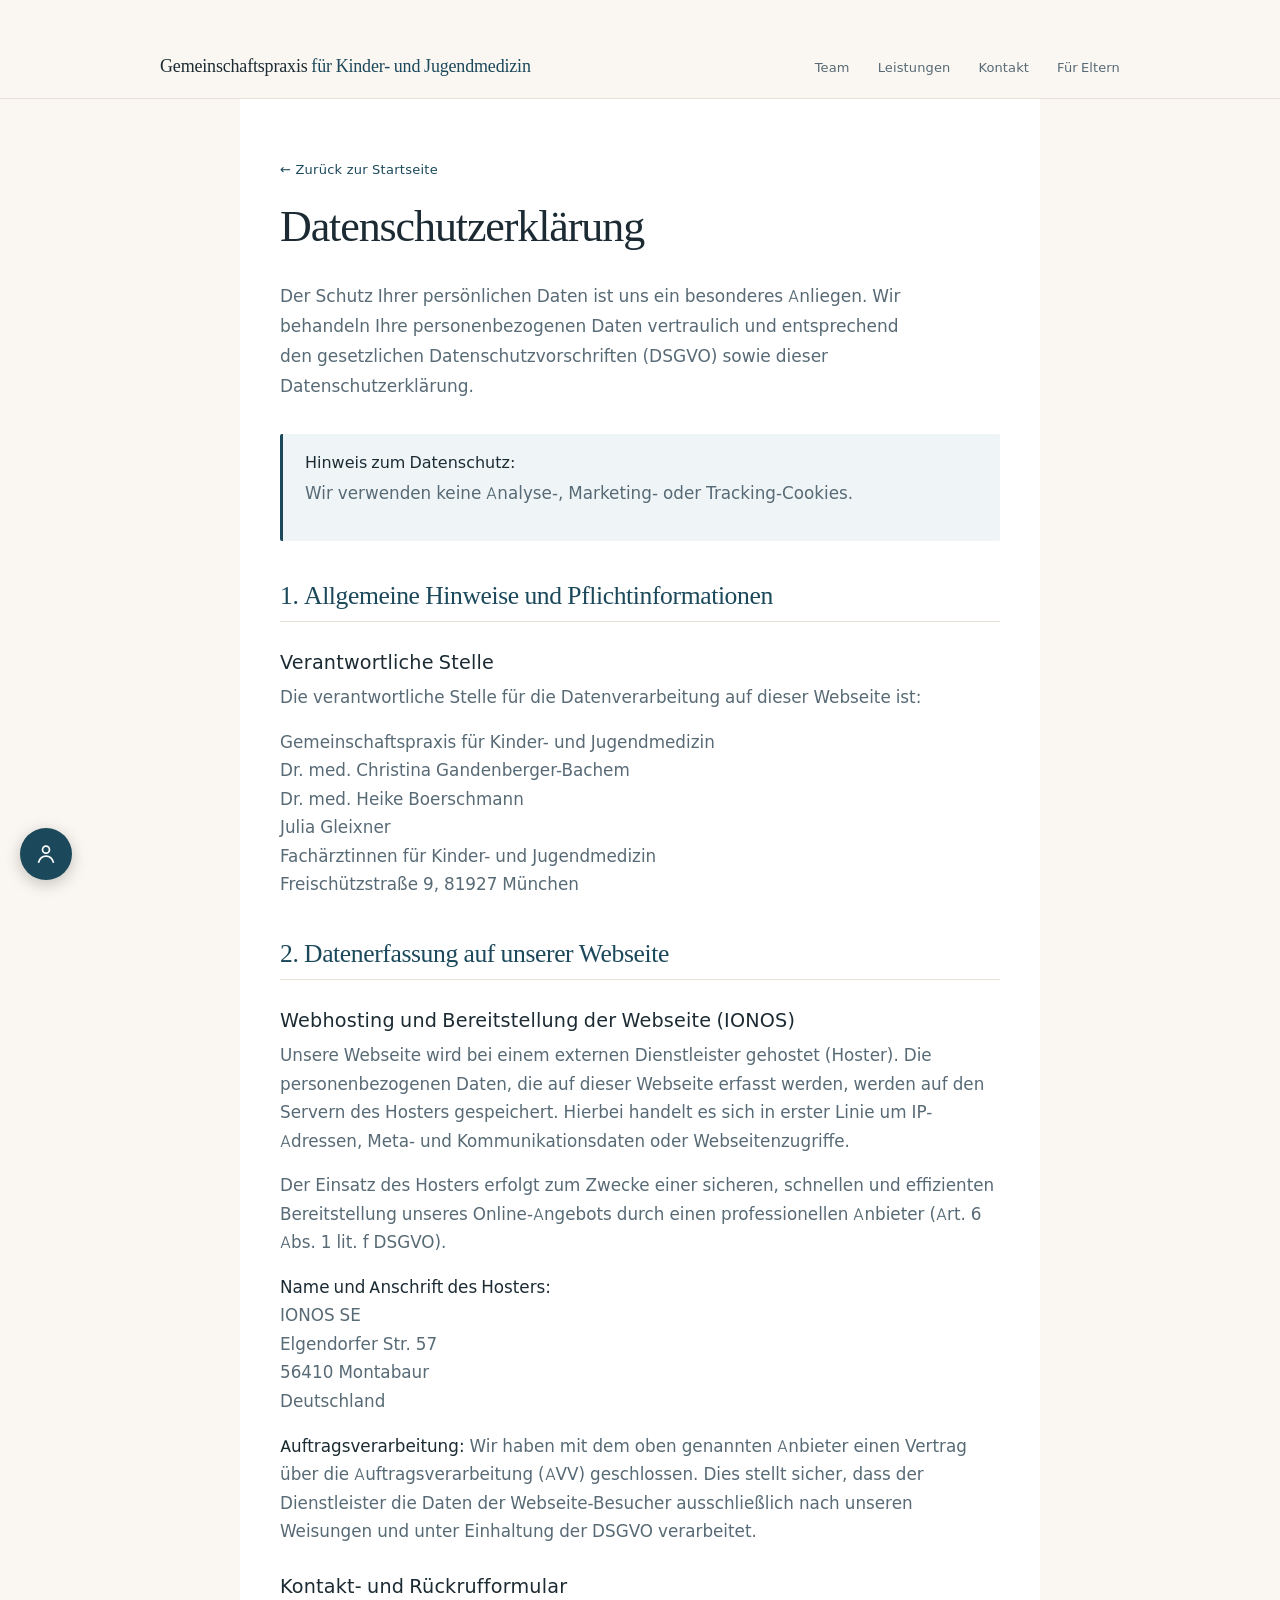
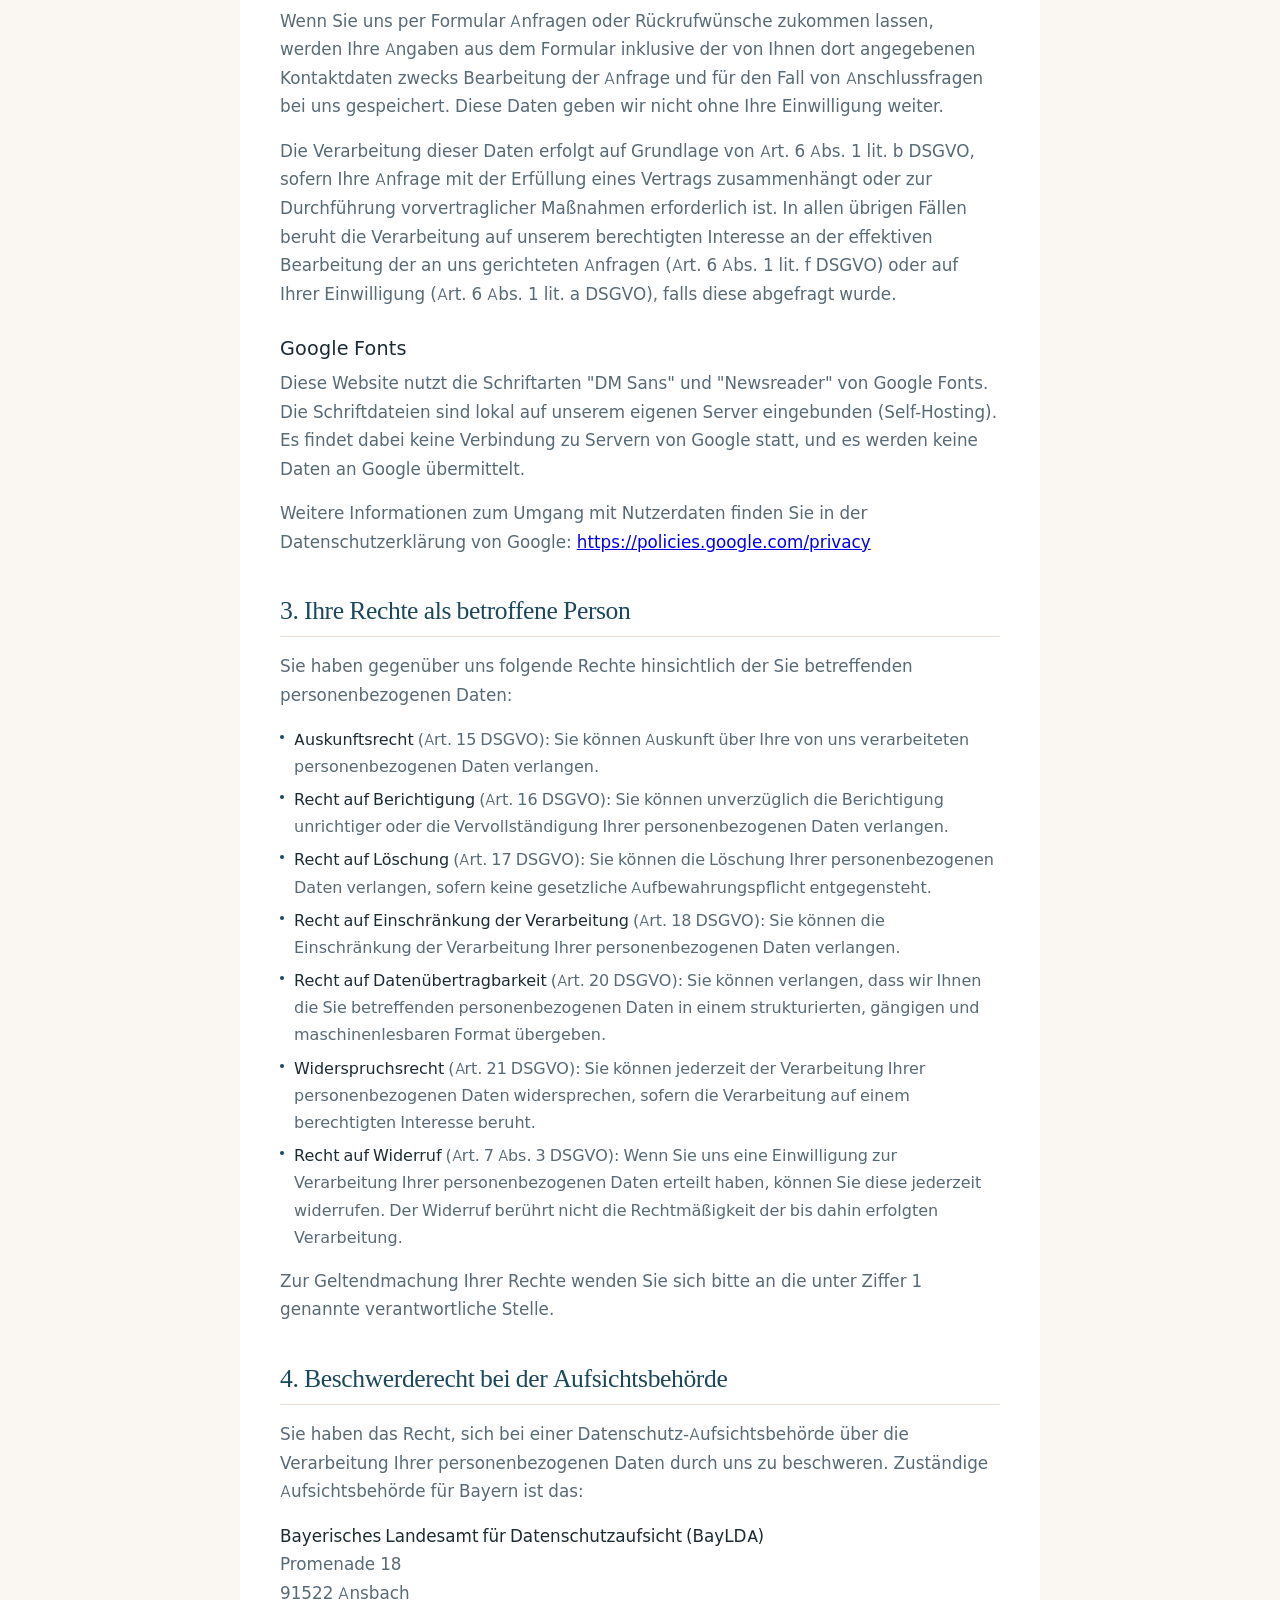
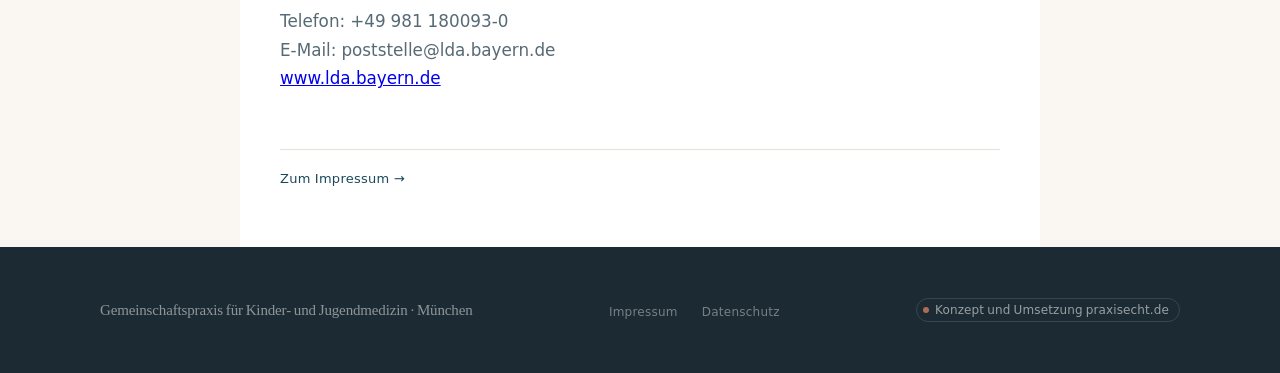
==== datenschutz.html @ d4275574 "Add files via upload" ====
<!DOCTYPE html>
<html lang="de">
<head>
<meta charset="UTF-8">
<meta name="viewport" content="width=device-width, initial-scale=1.0">
<title>Datenschutzerklärung | Gemeinschaftspraxis für Kinder- und Jugendmedizin</title>
<meta name="robots" content="noindex, follow">
<style>
@font-face{font-family:'DM Sans';font-style:normal;font-weight:300;font-display:swap;src:url('fonts/dm-sans-300-normal.woff2') format('woff2')}
@font-face{font-family:'DM Sans';font-style:italic;font-weight:300;font-display:swap;src:url('fonts/dm-sans-300-italic.woff2') format('woff2')}
@font-face{font-family:'DM Sans';font-style:normal;font-weight:400;font-display:swap;src:url('fonts/dm-sans-400-normal.woff2') format('woff2')}
@font-face{font-family:'DM Sans';font-style:italic;font-weight:400;font-display:swap;src:url('fonts/dm-sans-400-italic.woff2') format('woff2')}
@font-face{font-family:'DM Sans';font-style:normal;font-weight:500;font-display:swap;src:url('fonts/dm-sans-500-normal.woff2') format('woff2')}
@font-face{font-family:'DM Sans';font-style:italic;font-weight:500;font-display:swap;src:url('fonts/dm-sans-500-italic.woff2') format('woff2')}
@font-face{font-family:'DM Sans';font-style:normal;font-weight:600;font-display:swap;src:url('fonts/dm-sans-600-normal.woff2') format('woff2')}
@font-face{font-family:'Newsreader';font-style:normal;font-weight:300;font-display:swap;src:url('fonts/newsreader-300-normal.woff2') format('woff2')}
@font-face{font-family:'Newsreader';font-style:italic;font-weight:300;font-display:swap;src:url('fonts/newsreader-300-italic.woff2') format('woff2')}
@font-face{font-family:'Newsreader';font-style:normal;font-weight:400;font-display:swap;src:url('fonts/newsreader-400-normal.woff2') format('woff2')}
@font-face{font-family:'Newsreader';font-style:italic;font-weight:400;font-display:swap;src:url('fonts/newsreader-400-italic.woff2') format('woff2')}
@font-face{font-family:'Newsreader';font-style:normal;font-weight:500;font-display:swap;src:url('fonts/newsreader-500-normal.woff2') format('woff2')}

/* ── MOBILE OPTIMIERUNG RECHTSTEXTE ── */
@media(max-width:950px){
  .ds-wrap{
    padding:24px 15px 48px;
  }
  .ds-wrap p,
  .ds-wrap li{
    font-size:0.95rem;
    line-height:1.6;
    color:var(--ink2);
    margin-bottom:15px;
  }
  .ds-wrap h2{
    font-size:1.3rem;
    margin-top:30px;
    margin-bottom:12px;
    color:var(--acc);
  }
  .ds-wrap h3{
    font-size:1.1rem;
    margin-top:20px;
    margin-bottom:8px;
  }
  .ds-wrap table,
  .ds-wrap thead,
  .ds-wrap tbody,
  .ds-wrap th,
  .ds-wrap td,
  .ds-wrap tr{
    display:block;
    width:100%;
  }
  .ds-wrap thead{ display:none }
  .ds-wrap tr{
    margin-bottom:15px;
    border:1px solid var(--rule);
    padding:10px;
    background:#fff;
    border-radius:6px;
  }
  .ds-wrap td{
    text-align:left;
    padding:6px 0;
    border-bottom:1px dashed #f0f0f0;
  }
  .ds-wrap td:last-child{ border-bottom:none }
}
@media(max-width:950px) and (orientation:landscape){
  .ds-wrap{
    max-width:680px;
    margin-left:auto;
    margin-right:auto;
  }
}
.footer-pe{display:inline-flex;align-items:center;gap:6px;color:rgba(255,255,255,0.55);text-decoration:none;font-size:12px;letter-spacing:0.01em;border:0.5px solid rgba(255,255,255,0.12);border-radius:20px;padding:3px 10px 3px 6px;transition:border-color .2s,color .2s}.footer-pe:hover{border-color:rgba(255,255,255,0.3);color:rgba(255,255,255,0.85)!important}.footer-pe-dot{width:6px;height:6px;border-radius:50%;background:#c47a5a;flex-shrink:0;opacity:0.85}

    @media(max-width:767px){
      .footer-i{gap:10px}
      .footer-logo{font-size:14px !important}
      .footer-links{gap:14px}
      .footer-links a{font-size:13px !important}
      .footer-pe{font-size:12.5px !important}
      .footer-copy{font-size:12px !important}
    }
  
/* Tablet Querformat: Nav-CTAs ausblenden */
@media (min-width:768px) and (max-width:1366px) and (orientation:landscape) and (min-height:601px) {
  .nav-cta-vid { display: none !important; }
  .nav-cta { display: none !important; }
}
</style>
<style>
*,*::before,*::after{box-sizing:border-box;margin:0;padding:0}
[hidden]{display:none!important}
html{scroll-behavior:smooth;overflow-x:hidden}
body{overflow-x:hidden;font-family:'DM Sans',system-ui,sans-serif;font-weight:300;background:#FAF7F2;color:#1C2B33;-webkit-font-smoothing:antialiased}
:root{
  --bg:#FAF7F2;
  --ink:#1C2B33;
  --ink2:#576A75;
  --acc:#1B485A;
  --acc-lt:#EFF5F7;
  --rule:#E8E1D7;
  --white:#FFFFFF;
  --max:1080px;
  --pad:clamp(22px,5vw,60px);
  --head:'Newsreader',Georgia,serif;
}
.nav{position:fixed;top:0;left:0;right:0;z-index:999;background:rgba(250,247,242,.95);box-shadow:0 1px 0 var(--rule)}
.nav-inner{max-width:var(--max);margin:0 auto;padding:0 var(--pad);display:flex;align-items:center;justify-content:space-between;height:64px}
.nav-logo{font-family:var(--head);font-size:18px;font-weight:400;color:var(--ink);text-decoration:none;letter-spacing:-0.01em}
.nav-logo span{color:var(--acc)}
.nav-links{display:flex;align-items:center;gap:28px;list-style:none}
.nav-links a{font-size:13px;font-weight:400;color:var(--ink2);text-decoration:none;letter-spacing:0.01em;transition:color 0.2s}
.nav-links a:hover{color:var(--ink)}
.burger{display:none;flex-direction:column;gap:5px;cursor:pointer;padding:8px;border:none;background:transparent;color:var(--ink)}
.burger span{display:block;width:22px;height:1.5px;background:currentColor;transition:all 0.25s}
.burger.open span:nth-child(1){transform:translateY(6.5px) rotate(45deg)}
.burger.open span:nth-child(2){opacity:0}
.burger.open span:nth-child(3){transform:translateY(-6.5px) rotate(-45deg)}
.mob-nav{position:fixed;inset:119px 0 0;background:var(--bg);z-index:199;display:flex;flex-direction:column;padding:clamp(24px,5vw,40px) var(--pad);gap:0}
.mob-nav a{font-family:var(--head);font-size:22px;font-weight:400;color:var(--ink);text-decoration:none;border-bottom:0.5px solid var(--rule);padding:18px 0;display:block}
.mob-nav .mob-cta{font-family:'DM Sans',sans-serif;font-size:15px;font-weight:500;background:var(--acc);color:#fff;text-align:center;padding:14px;margin-top:8px;letter-spacing:0.02em;border-bottom:none}
.page-offset{height:98px}
.ds-wrap{max-width:760px;margin:0 auto;padding:clamp(48px,6vw,80px) var(--pad) clamp(60px,8vw,100px)}
.ds-wrap h1{font-family:var(--head);font-size:clamp(28px,3.5vw,44px);font-weight:300;letter-spacing:-0.025em;line-height:1.15;color:var(--ink);margin-bottom:24px}
.ds-wrap .intro{font-size:17px;line-height:1.78;color:var(--ink2);font-weight:300;margin-bottom:32px;max-width:640px}
.highlight-box{background:var(--acc-lt);border-left:3px solid var(--acc);padding:18px 22px;margin:28px 0;border-radius:2px}
.highlight-box strong{font-weight:500;color:var(--ink);display:block;margin-bottom:6px}
.highlight-box p{font-size:15px;line-height:1.72;color:var(--ink2);font-weight:300}
.ds-wrap h2{font-family:var(--head);font-size:clamp(18px,2vw,24px);font-weight:400;color:var(--ink);letter-spacing:-0.015em;margin-top:48px;margin-bottom:8px;padding-bottom:10px;border-bottom:0.5px solid var(--rule)}
.ds-wrap h3{font-size:16px;font-weight:500;color:var(--ink);margin-top:28px;margin-bottom:8px;letter-spacing:0.01em}
.ds-wrap p{font-size:16px;line-height:1.78;color:var(--ink2);font-weight:300;margin-bottom:16px}
.ds-wrap ul{margin-bottom:16px;padding-left:0;list-style:none;display:flex;flex-direction:column;gap:6px}
.ds-wrap ul li{font-size:16px;line-height:1.7;color:var(--ink2);font-weight:300;padding-left:14px;position:relative}
.ds-wrap ul li::before{content:"";position:absolute;left:0;top:9px;width:4px;height:4px;border-radius:50%;background:var(--acc)}
.ds-wrap strong{font-weight:500;color:var(--ink)}
.ds-nav{margin-top:56px;padding-top:20px;border-top:0.5px solid var(--rule);display:flex;gap:24px;flex-wrap:wrap}
.ds-nav a{font-size:13px;color:var(--acc);text-decoration:none;letter-spacing:0.02em}
.ds-nav a:hover{text-decoration:underline}
.ds-back{display:inline-flex;align-items:center;gap:6px;font-size:13px;color:var(--acc);text-decoration:none;letter-spacing:0.02em;margin-bottom:28px}
.ds-back:hover{text-decoration:underline}
footer{background:var(--ink);padding:clamp(32px,4vw,52px) var(--pad)}
.footer-i{max-width:var(--max);margin:0 auto;display:flex;align-items:center;justify-content:space-between;gap:24px;flex-wrap:wrap}
.footer-logo{font-family:var(--head);font-size:15px;font-weight:300;color:rgba(255,255,255,0.5);letter-spacing:-0.01em}
.footer-links{display:flex;gap:24px;list-style:none}
.footer-links a{font-size:12px;color:rgba(255,255,255,0.4);text-decoration:none;letter-spacing:0.02em;transition:color 0.2s}
.footer-links a:hover{color:rgba(255,255,255,0.7)}
.footer-copy{font-size:11px;color:rgba(255,255,255,0.25);letter-spacing:0.02em}
@media(max-width:1023px){.nav-links{display:none}.burger{display:flex}}
@media(max-width:767px){
  .ds-wrap h2{margin-top:36px;overflow-wrap:break-word}
  .ds-wrap h3{overflow-wrap:break-word}
  .ds-wrap a{overflow-wrap:anywhere;word-break:break-word}
  .nav-logo{font-size:13px;max-width:calc(100% - 52px)}
}

/* ==========================================
   TABLET HOCHFORMAT (PORTRAIT) – RECHTSTEXTE
   ========================================== */
@media (min-width: 768px) and (max-width: 1024px) and (orientation: portrait) {
  .nav-inner picture { display: none !important; }

  .ds-wrap {
    padding: 50px 40px;
    max-width: 720px;
    margin: 0 auto;
  }
  .ds-wrap p,
  .ds-wrap li {
    font-size: 1rem;
    line-height: 1.65;
  }
  .ds-wrap h2 { font-size: 1.4rem; margin-top: 36px; }
  .ds-wrap h3 { font-size: 1.15rem; margin-top: 24px; }

  /* Tabellen wieder als echte Tabellen */
  .ds-wrap table {
    display: table !important;
    width: 100% !important;
    border-collapse: collapse !important;
    margin: 30px 0 !important;
    overflow: hidden !important;
  }
  .ds-wrap thead {
    display: table-header-group !important;
    background-color: var(--acc) !important;
  }
  .ds-wrap th {
    color: #ffffff !important;
    font-weight: 600 !important;
    padding: 14px 18px !important;
    text-align: left !important;
  }
  .ds-wrap tr {
    display: table-row !important;
    background: var(--white) !important;
    border-bottom: 1px solid var(--rule) !important;
    margin-bottom: 0 !important;
    border: none !important;
    border-radius: 0 !important;
    padding: 0 !important;
  }
  .ds-wrap tr:nth-child(even) { background: var(--bg) !important; }
  .ds-wrap td {
    display: table-cell !important;
    padding: 14px 18px !important;
    font-size: 0.95rem !important;
    color: var(--ink2) !important;
    border-bottom: 1px solid var(--rule) !important;
    text-align: left !important;
    width: auto !important;
  }
  .ds-wrap td:last-child { border-bottom: none !important; }
}

/* ==========================================
   TABLET QUERFORMAT (LANDSCAPE) – RECHTSTEXTE
   ========================================== */
@media (min-width: 1024px) and (max-width: 1366px) and (orientation: landscape) {
  .ds-wrap {
    padding: 60px 40px;
    max-width: 800px;
    margin: 0 auto;
    background-color: var(--white);
  }
  .ds-wrap p,
  .ds-wrap li {
    font-size: 1.05rem;
    line-height: 1.7;
    color: var(--ink2);
  }
  .ds-wrap h2 {
    font-size: 1.6rem;
    margin-top: 40px;
    margin-bottom: 15px;
    color: var(--acc);
  }
  .ds-wrap h3 { font-size: 1.2rem; margin-top: 28px; }

  /* Tabellen */
  .ds-wrap table {
    display: table !important;
    width: 100% !important;
    border-collapse: collapse !important;
    margin: 40px 0 !important;
    overflow: hidden !important;
    box-shadow: 0 4px 12px rgba(0,0,0,0.03) !important;
  }
  .ds-wrap thead {
    display: table-header-group !important;
    background-color: var(--acc) !important;
  }
  .ds-wrap th {
    color: #ffffff !important;
    font-weight: 600 !important;
    padding: 16px 20px !important;
    font-size: 1rem !important;
    text-align: left !important;
  }
  .ds-wrap tr {
    display: table-row !important;
    background: var(--white) !important;
    border: none !important;
    margin: 0 !important;
    padding: 0 !important;
    border-radius: 0 !important;
  }
  .ds-wrap tr:nth-child(even) { background-color: #f8faf9 !important; }
  .ds-wrap td {
    display: table-cell !important;
    padding: 16px 20px !important;
    font-size: 0.95rem !important;
    color: var(--ink2) !important;
    border-bottom: 1px solid var(--rule) !important;
    text-align: left !important;
    width: auto !important;
  }
  .ds-wrap tr:last-child td { border-bottom: none !important; }
}
</style>
</head>
<body>


<nav class="nav" aria-label="Hauptnavigation">
  <div class="nav-inner">
    <a href="index.html" class="nav-logo">Gemeinschaftspraxis <span>für Kinder- und Jugendmedizin</span></a>
    <ul class="nav-links">
      <li><a href="index.html#team">Team</a></li>
      <li><a href="index.html#leistungen">Leistungen</a></li>
      <li><a href="index.html#kontakt">Kontakt</a></li>
      <li><a href="infothek.html">Für Eltern</a></li>
    </ul>
    <button class="burger" id="burger-btn" aria-expanded="false" aria-label="Menü öffnen" aria-controls="mob-nav">
      <span></span><span></span><span></span>
    </button>
  </div>
</nav>

<div class="mob-nav" id="mob-nav" hidden aria-hidden="true">
  <a href="index.html#team">Team</a>
  <a href="index.html#leistungen">Leistungen</a>
  <a href="index.html#kontakt">Kontakt</a>
  <a href="infothek.html">Für Eltern</a>
  <a href="https://www.doctolib.de/praxis/muenchen/fachaerztinnen-fuer-kinder-und-jugendmedizin/booking/new-patient" target="_blank" rel="noopener noreferrer" class="mob-cta">Termin buchen</a>
</div>

<div class="page-offset"></div>

<main>
<div class="ds-wrap">

  <a href="index.html" class="ds-back">← Zurück zur Startseite</a>

  <h1>Datenschutzerklärung</h1>

  <p class="intro">Der Schutz Ihrer persönlichen Daten ist uns ein besonderes Anliegen. Wir behandeln Ihre personenbezogenen Daten vertraulich und entsprechend den gesetzlichen Datenschutzvorschriften (DSGVO) sowie dieser Datenschutzerklärung.</p>

  <div class="highlight-box">
    <strong>Hinweis zum Datenschutz:</strong>
    <p>Wir verwenden keine Analyse-, Marketing- oder Tracking-Cookies.</p>
  </div>

  <h2>1. Allgemeine Hinweise und Pflichtinformationen</h2>

  <h3>Verantwortliche Stelle</h3>
  <p>Die verantwortliche Stelle für die Datenverarbeitung auf dieser Webseite ist:</p>
  <p>
    Gemeinschaftspraxis für Kinder- und Jugendmedizin<br>
    Dr. med. Christina Gandenberger-Bachem<br>
    Dr. med. Heike Boerschmann<br>
    Julia Gleixner<br>
    Fachärztinnen für Kinder- und Jugendmedizin<br>
    Freischützstraße 9, 81927 München
  </p>

  <h2>2. Datenerfassung auf unserer Webseite</h2>

  <h3>Webhosting und Bereitstellung der Webseite (IONOS)</h3>
  <p>Unsere Webseite wird bei einem externen Dienstleister gehostet (Hoster). Die personenbezogenen Daten, die auf dieser Webseite erfasst werden, werden auf den Servern des Hosters gespeichert. Hierbei handelt es sich in erster Linie um IP-Adressen, Meta- und Kommunikationsdaten oder Webseitenzugriffe.</p>
  <p>Der Einsatz des Hosters erfolgt zum Zwecke einer sicheren, schnellen und effizienten Bereitstellung unseres Online-Angebots durch einen professionellen Anbieter (Art. 6 Abs. 1 lit. f DSGVO).</p>
  <p><strong>Name und Anschrift des Hosters:</strong><br>
    IONOS SE<br>
    Elgendorfer Str. 57<br>
    56410 Montabaur<br>
    Deutschland
  </p>
  <p><strong>Auftragsverarbeitung:</strong> Wir haben mit dem oben genannten Anbieter einen Vertrag über die Auftragsverarbeitung (AVV) geschlossen. Dies stellt sicher, dass der Dienstleister die Daten der Webseite-Besucher ausschließlich nach unseren Weisungen und unter Einhaltung der DSGVO verarbeitet.</p>

  <h3>Kontakt- und Rückrufformular</h3>
  <p>Wenn Sie uns per Formular Anfragen oder Rückrufwünsche zukommen lassen, werden Ihre Angaben aus dem Formular inklusive der von Ihnen dort angegebenen Kontaktdaten zwecks Bearbeitung der Anfrage und für den Fall von Anschlussfragen bei uns gespeichert. Diese Daten geben wir nicht ohne Ihre Einwilligung weiter.</p>
  <p>Die Verarbeitung dieser Daten erfolgt auf Grundlage von Art. 6 Abs. 1 lit. b DSGVO, sofern Ihre Anfrage mit der Erfüllung eines Vertrags zusammenhängt oder zur Durchführung vorvertraglicher Maßnahmen erforderlich ist. In allen übrigen Fällen beruht die Verarbeitung auf unserem berechtigten Interesse an der effektiven Bearbeitung der an uns gerichteten Anfragen (Art. 6 Abs. 1 lit. f DSGVO) oder auf Ihrer Einwilligung (Art. 6 Abs. 1 lit. a DSGVO), falls diese abgefragt wurde.</p>


  <h3>Google Fonts</h3>
  <p>Diese Website nutzt die Schriftarten "DM Sans" und "Newsreader" von Google Fonts. Die Schriftdateien sind lokal auf unserem eigenen Server eingebunden (Self-Hosting). Es findet dabei keine Verbindung zu Servern von Google statt, und es werden keine Daten an Google übermittelt.</p>
  <p>Weitere Informationen zum Umgang mit Nutzerdaten finden Sie in der Datenschutzerklärung von Google: <a href="https://policies.google.com/privacy" target="_blank" rel="noopener">https://policies.google.com/privacy</a></p>


  <h2>3. Ihre Rechte als betroffene Person</h2>
  <p>Sie haben gegenüber uns folgende Rechte hinsichtlich der Sie betreffenden personenbezogenen Daten:</p>
  <ul>
    <li><strong>Auskunftsrecht</strong> (Art. 15 DSGVO): Sie können Auskunft über Ihre von uns verarbeiteten personenbezogenen Daten verlangen.</li>
    <li><strong>Recht auf Berichtigung</strong> (Art. 16 DSGVO): Sie können unverzüglich die Berichtigung unrichtiger oder die Vervollständigung Ihrer personenbezogenen Daten verlangen.</li>
    <li><strong>Recht auf Löschung</strong> (Art. 17 DSGVO): Sie können die Löschung Ihrer personenbezogenen Daten verlangen, sofern keine gesetzliche Aufbewahrungspflicht entgegensteht.</li>
    <li><strong>Recht auf Einschränkung der Verarbeitung</strong> (Art. 18 DSGVO): Sie können die Einschränkung der Verarbeitung Ihrer personenbezogenen Daten verlangen.</li>
    <li><strong>Recht auf Datenübertragbarkeit</strong> (Art. 20 DSGVO): Sie können verlangen, dass wir Ihnen die Sie betreffenden personenbezogenen Daten in einem strukturierten, gängigen und maschinenlesbaren Format übergeben.</li>
    <li><strong>Widerspruchsrecht</strong> (Art. 21 DSGVO): Sie können jederzeit der Verarbeitung Ihrer personenbezogenen Daten widersprechen, sofern die Verarbeitung auf einem berechtigten Interesse beruht.</li>
    <li><strong>Recht auf Widerruf</strong> (Art. 7 Abs. 3 DSGVO): Wenn Sie uns eine Einwilligung zur Verarbeitung Ihrer personenbezogenen Daten erteilt haben, können Sie diese jederzeit widerrufen. Der Widerruf berührt nicht die Rechtmäßigkeit der bis dahin erfolgten Verarbeitung.</li>
  </ul>
  <p>Zur Geltendmachung Ihrer Rechte wenden Sie sich bitte an die unter Ziffer 1 genannte verantwortliche Stelle.</p>

  <h2>4. Beschwerderecht bei der Aufsichtsbehörde</h2>
  <p>Sie haben das Recht, sich bei einer Datenschutz-Aufsichtsbehörde über die Verarbeitung Ihrer personenbezogenen Daten durch uns zu beschweren. Zuständige Aufsichtsbehörde für Bayern ist das:</p>
  <p>
    <strong>Bayerisches Landesamt für Datenschutzaufsicht (BayLDA)</strong><br>
    Promenade 18<br>
    91522 Ansbach<br>
    Telefon: +49 981 180093-0<br>
    E-Mail: poststelle@lda.bayern.de<br>
    <a href="https://www.lda.bayern.de" target="_blank" rel="noopener">www.lda.bayern.de</a>
  </p>

  <div class="ds-nav">
    <a href="impressum.html">Zum Impressum →</a>
  </div>

</div>
</main>

<footer>
  <div class="footer-i">
    <div class="footer-logo">Gemeinschaftspraxis für Kinder- und Jugendmedizin · München</div>
    <ul class="footer-links">
      <li><a href="impressum.html">Impressum</a></li>
      <li><a href="datenschutz.html">Datenschutz</a></li>
    </ul>
    <a href="https://praxisecht.de" target="_blank" rel="noopener" class="footer-pe"><span class="footer-pe-dot"></span>Konzept und Umsetzung praxisecht.de</a>
  </div>
</footer>

<script>
(function(){
  var j=document.getElementById("jahr");
  if(j)j.textContent=new Date().getFullYear();

  var btn=document.getElementById('burger-btn');
  var mob=document.getElementById('mob-nav');
  if(btn&&mob){
    btn.addEventListener('click',function(){
      var open=btn.getAttribute('aria-expanded')==='true';
      btn.setAttribute('aria-expanded',String(!open));
      btn.classList.toggle('open',!open);
      mob.hidden=open;
      mob.setAttribute('aria-hidden',String(open));
    });
  }

  var nav=document.querySelector('.nav');
  var lbh=34;
  function updateNav(){
    var s=window.scrollY||window.pageYOffset;
    nav.style.top=s>=lbh?'0px':(lbh-s)+'px';
  }
  window.addEventListener('scroll',updateNav,{passive:true});
  updateNav();
})();
</script>
<style>
img{-webkit-user-drag:none;user-select:none;-webkit-touch-callout:none;pointer-events:none;}
</style>
<script>
// bilder-schutz v2
(function(){
  function schutz(){
    document.addEventListener('contextmenu',function(e){
      if(e.target.tagName==='IMG'){e.preventDefault();return false;}
    });
    document.addEventListener('dragstart',function(e){
      if(e.target.tagName==='IMG'){e.preventDefault();return false;}
    });
    document.querySelectorAll('img').forEach(function(img){
      img.setAttribute('draggable','false');
      img.style.webkitUserDrag='none';
      img.style.webkitTouchCallout='none';
    });
  }
  if(document.readyState==='loading'){document.addEventListener('DOMContentLoaded',schutz);}else{schutz();}
})();
</script>
<script src="barrierefreiheit.js" defer></script>
</body>
</html>
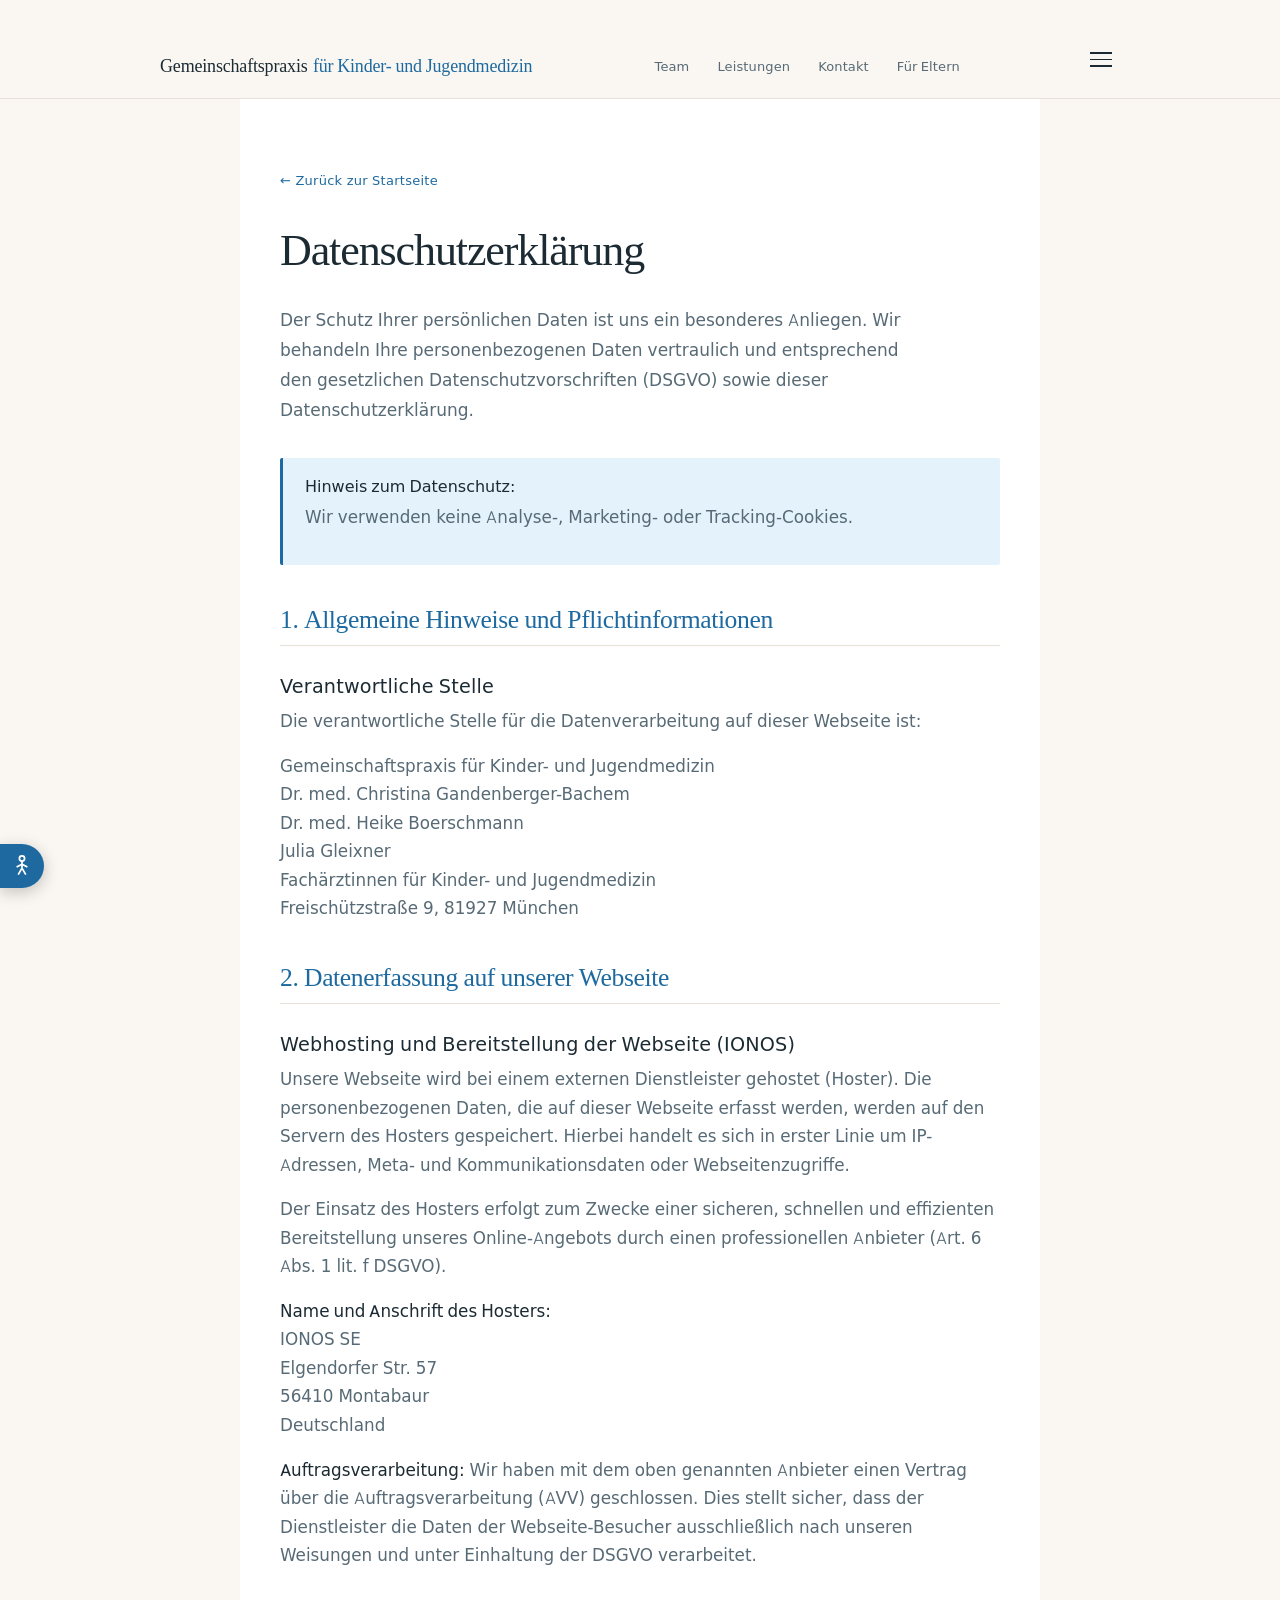
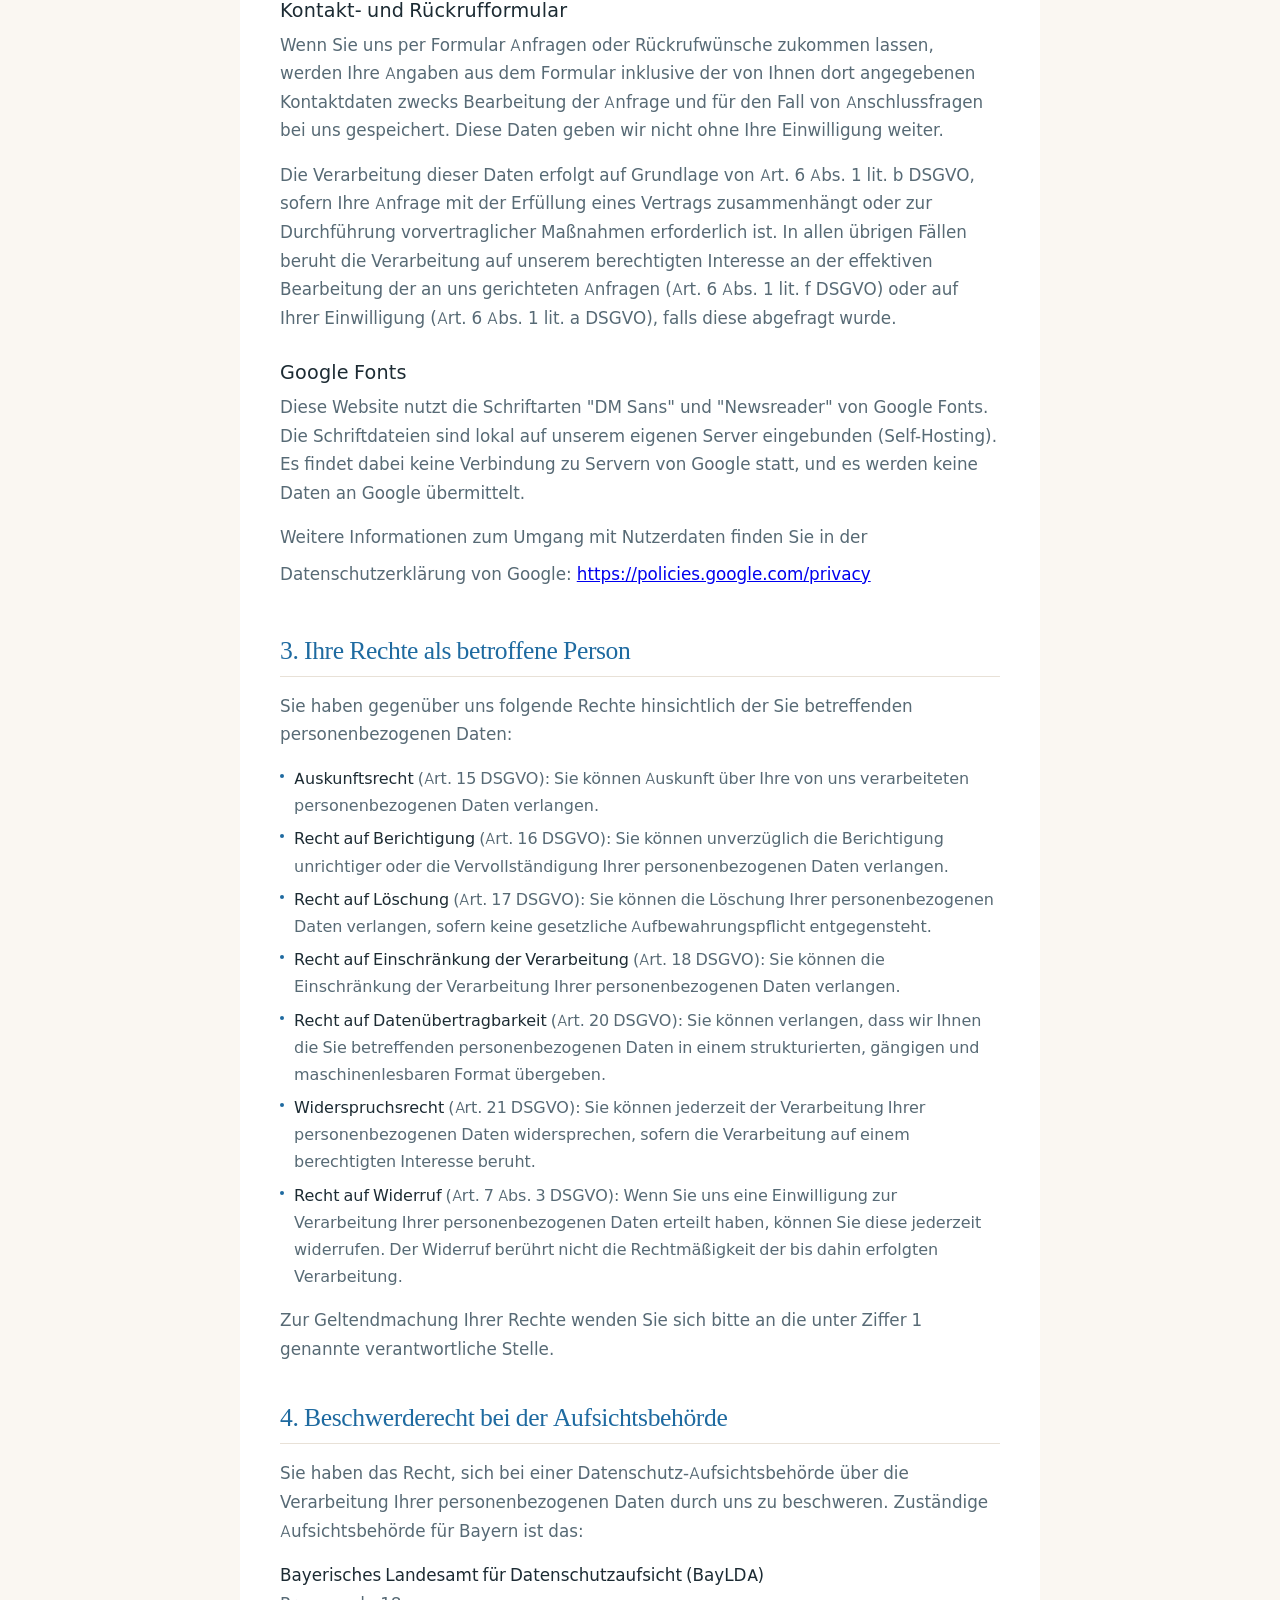
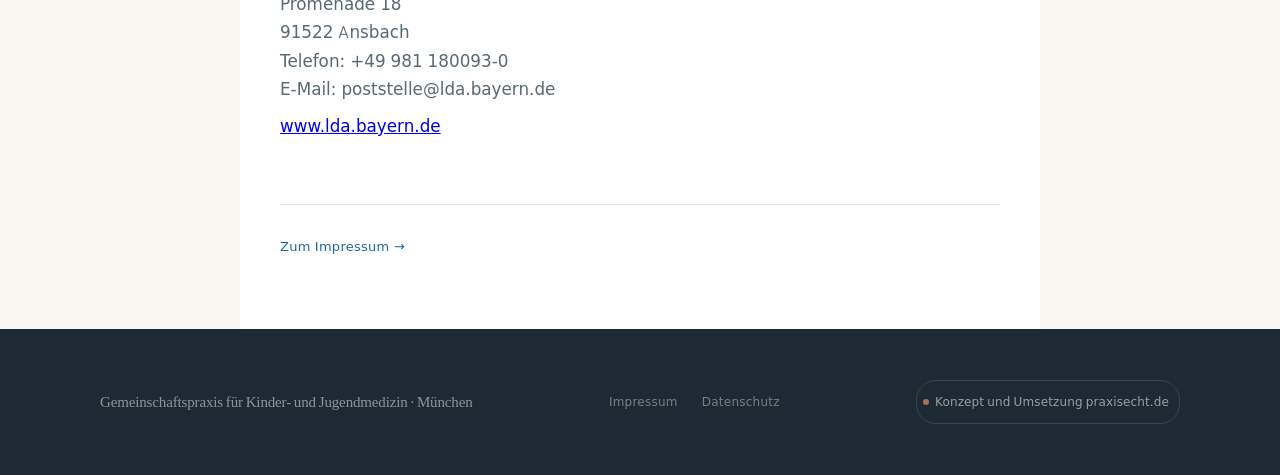
==== commit 300f2b5a: "Farben Unterseiten angepasst" ====
--- a/datenschutz.html
+++ b/datenschutz.html
@@ -4,7 +4,7 @@
 <meta charset="UTF-8">
 <meta name="viewport" content="width=device-width, initial-scale=1.0">
 <title>Datenschutzerklärung | Gemeinschaftspraxis für Kinder- und Jugendmedizin</title>
-<meta name="robots" content="noindex, follow">
+<meta name="robots" content="noindex, nofollow">
 <style>
 @font-face{font-family:'DM Sans';font-style:normal;font-weight:300;font-display:swap;src:url('fonts/dm-sans-300-normal.woff2') format('woff2')}
 @font-face{font-family:'DM Sans';font-style:italic;font-weight:300;font-display:swap;src:url('fonts/dm-sans-300-italic.woff2') format('woff2')}
@@ -99,8 +99,8 @@
   --bg:#FAF7F2;
   --ink:#1C2B33;
   --ink2:#576A75;
-  --acc:#1B485A;
-  --acc-lt:#EFF5F7;
+  --acc:#1E6AA0;
+  --acc-lt:#E4F2FB;
   --rule:#E8E1D7;
   --white:#FFFFFF;
   --max:1080px;
@@ -280,6 +280,23 @@
   .ds-wrap tr:last-child td { border-bottom: none !important; }
 }
 </style>
+
+<style>
+/* Farben wie Startseite: helles Himmelblau fuer Flaechen */
+:root{--bg-soft:#E4F2FB;--primary-lt:#E4F2FB;--border:#CBE6F6;--primary:#1E6AA0;--primary-hover:#175A8A}
+.info-hero,.page-hero,.vs-hero,.ds-hero,.ds-header{background:#E4F2FB !important}
+.info-hero-foto-wrap,.hero-foto-wrap{border-color:#fff !important;box-shadow:0 12px 30px -14px rgba(93,179,227,.7) !important}
+.hero-label-row span,.info-hero .info-tag,.page-hero .tag{border:1px solid #A9D5EE}
+a:hover{color:#175A8A}
+svg[stroke="currentColor"]:not(button svg):not(a.btn svg){color:#2C86BF}
+nav a{gap:.3em}
+.pxa-btn{width:44px !important;height:44px !important;left:0 !important;right:auto !important;top:auto !important;bottom:calc(12px + env(safe-area-inset-bottom,0px)) !important;border-radius:0 22px 22px 0 !important}
+/* Fotos ganz zeigen, Klickflaechen */
+.info-hero-foto-wrap img,.hero-foto-wrap img{object-fit:contain !important;background:var(--bg-soft,#F2EBE1)}
+footer a,nav a,.burger,a[href^="tel"],a[href^="mailto"]{display:inline-flex;align-items:center;min-height:44px}
+.ds-back,.info-block-cta,.app-mini-btn,main a,section a{min-height:44px;display:inline-flex;align-items:center}
+img[src*="schaukel"]{max-width:130px !important;height:auto !important}
+</style>
 </head>
 <body>
 
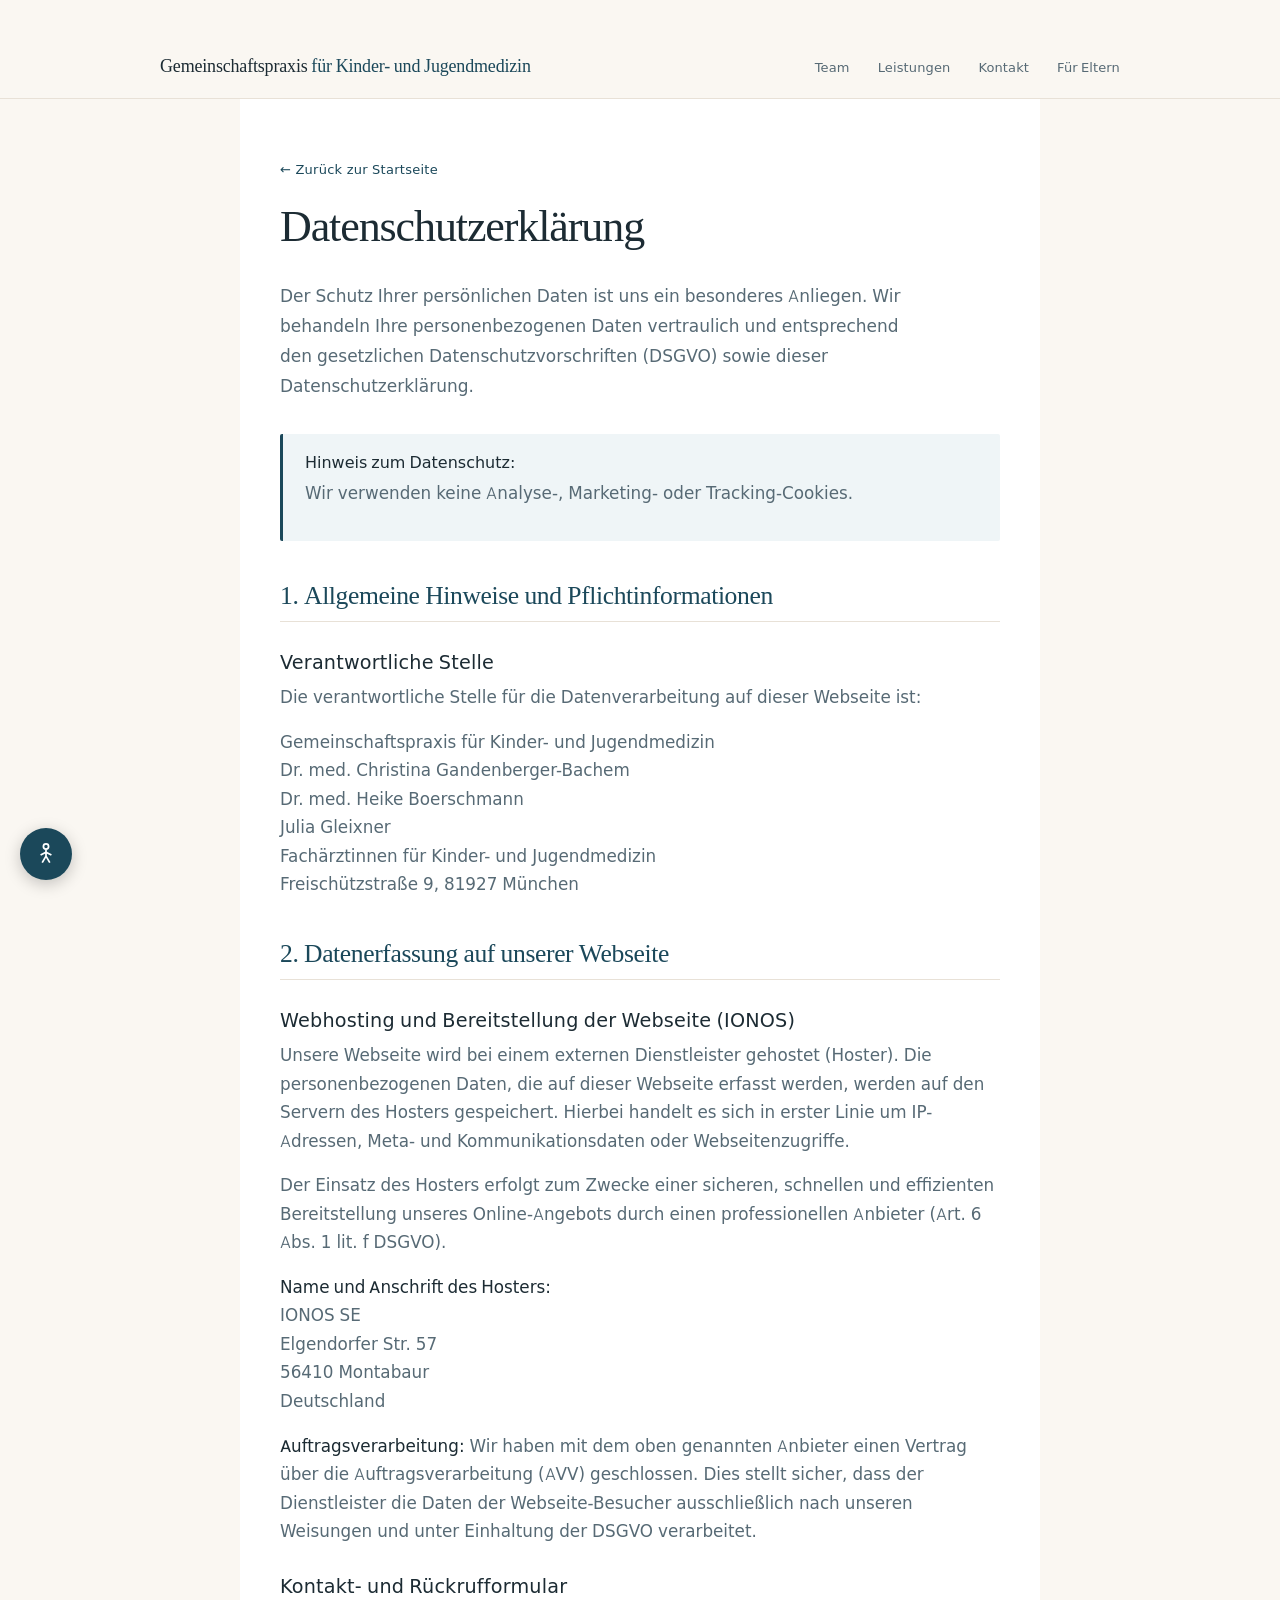
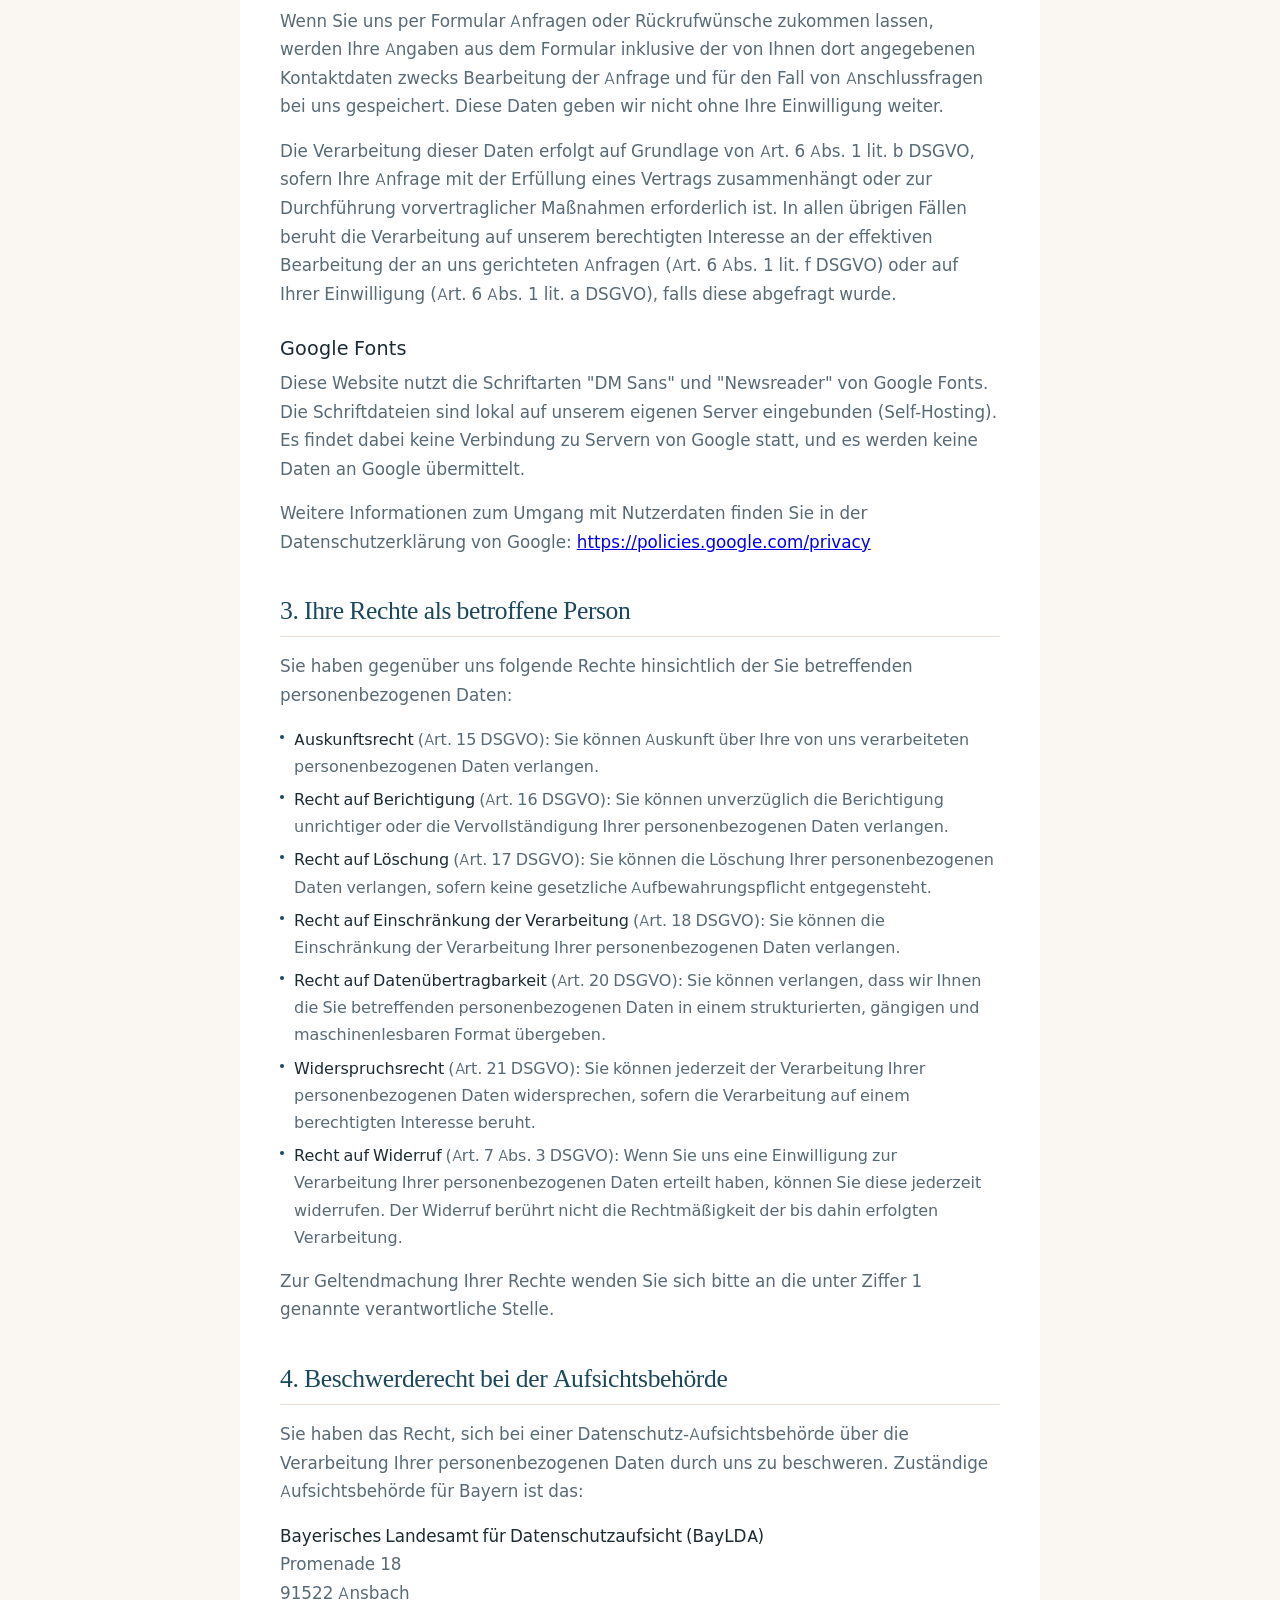
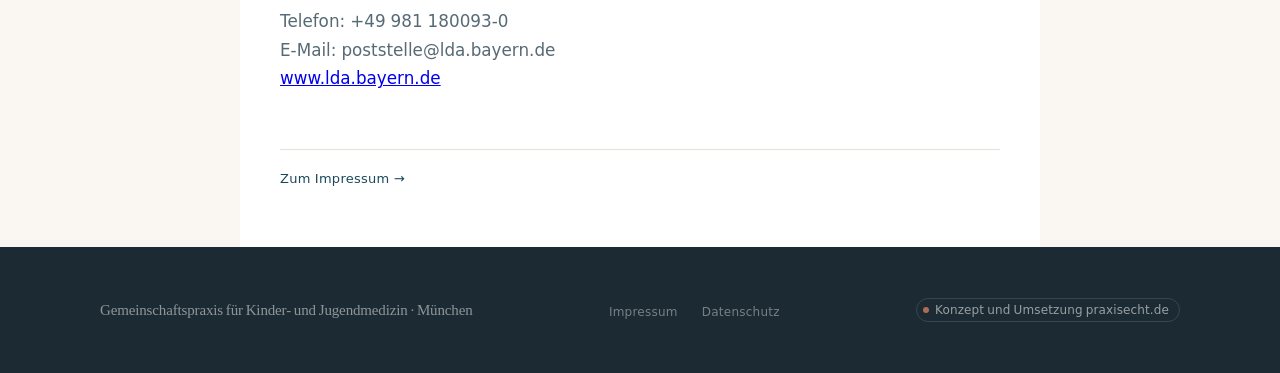
==== commit 32148490: "Revert "Farben Unterseiten angepasst" This reverts commit 300f2b5a5764af999560bd97cefac04ef6d28287." ====
--- a/datenschutz.html
+++ b/datenschutz.html
@@ -4,7 +4,7 @@
 <meta charset="UTF-8">
 <meta name="viewport" content="width=device-width, initial-scale=1.0">
 <title>Datenschutzerklärung | Gemeinschaftspraxis für Kinder- und Jugendmedizin</title>
-<meta name="robots" content="noindex, nofollow">
+<meta name="robots" content="noindex, follow">
 <style>
 @font-face{font-family:'DM Sans';font-style:normal;font-weight:300;font-display:swap;src:url('fonts/dm-sans-300-normal.woff2') format('woff2')}
 @font-face{font-family:'DM Sans';font-style:italic;font-weight:300;font-display:swap;src:url('fonts/dm-sans-300-italic.woff2') format('woff2')}
@@ -99,8 +99,8 @@
   --bg:#FAF7F2;
   --ink:#1C2B33;
   --ink2:#576A75;
-  --acc:#1E6AA0;
-  --acc-lt:#E4F2FB;
+  --acc:#1B485A;
+  --acc-lt:#EFF5F7;
   --rule:#E8E1D7;
   --white:#FFFFFF;
   --max:1080px;
@@ -280,23 +280,6 @@
   .ds-wrap tr:last-child td { border-bottom: none !important; }
 }
 </style>
-
-<style>
-/* Farben wie Startseite: helles Himmelblau fuer Flaechen */
-:root{--bg-soft:#E4F2FB;--primary-lt:#E4F2FB;--border:#CBE6F6;--primary:#1E6AA0;--primary-hover:#175A8A}
-.info-hero,.page-hero,.vs-hero,.ds-hero,.ds-header{background:#E4F2FB !important}
-.info-hero-foto-wrap,.hero-foto-wrap{border-color:#fff !important;box-shadow:0 12px 30px -14px rgba(93,179,227,.7) !important}
-.hero-label-row span,.info-hero .info-tag,.page-hero .tag{border:1px solid #A9D5EE}
-a:hover{color:#175A8A}
-svg[stroke="currentColor"]:not(button svg):not(a.btn svg){color:#2C86BF}
-nav a{gap:.3em}
-.pxa-btn{width:44px !important;height:44px !important;left:0 !important;right:auto !important;top:auto !important;bottom:calc(12px + env(safe-area-inset-bottom,0px)) !important;border-radius:0 22px 22px 0 !important}
-/* Fotos ganz zeigen, Klickflaechen */
-.info-hero-foto-wrap img,.hero-foto-wrap img{object-fit:contain !important;background:var(--bg-soft,#F2EBE1)}
-footer a,nav a,.burger,a[href^="tel"],a[href^="mailto"]{display:inline-flex;align-items:center;min-height:44px}
-.ds-back,.info-block-cta,.app-mini-btn,main a,section a{min-height:44px;display:inline-flex;align-items:center}
-img[src*="schaukel"]{max-width:130px !important;height:auto !important}
-</style>
 </head>
 <body>
 
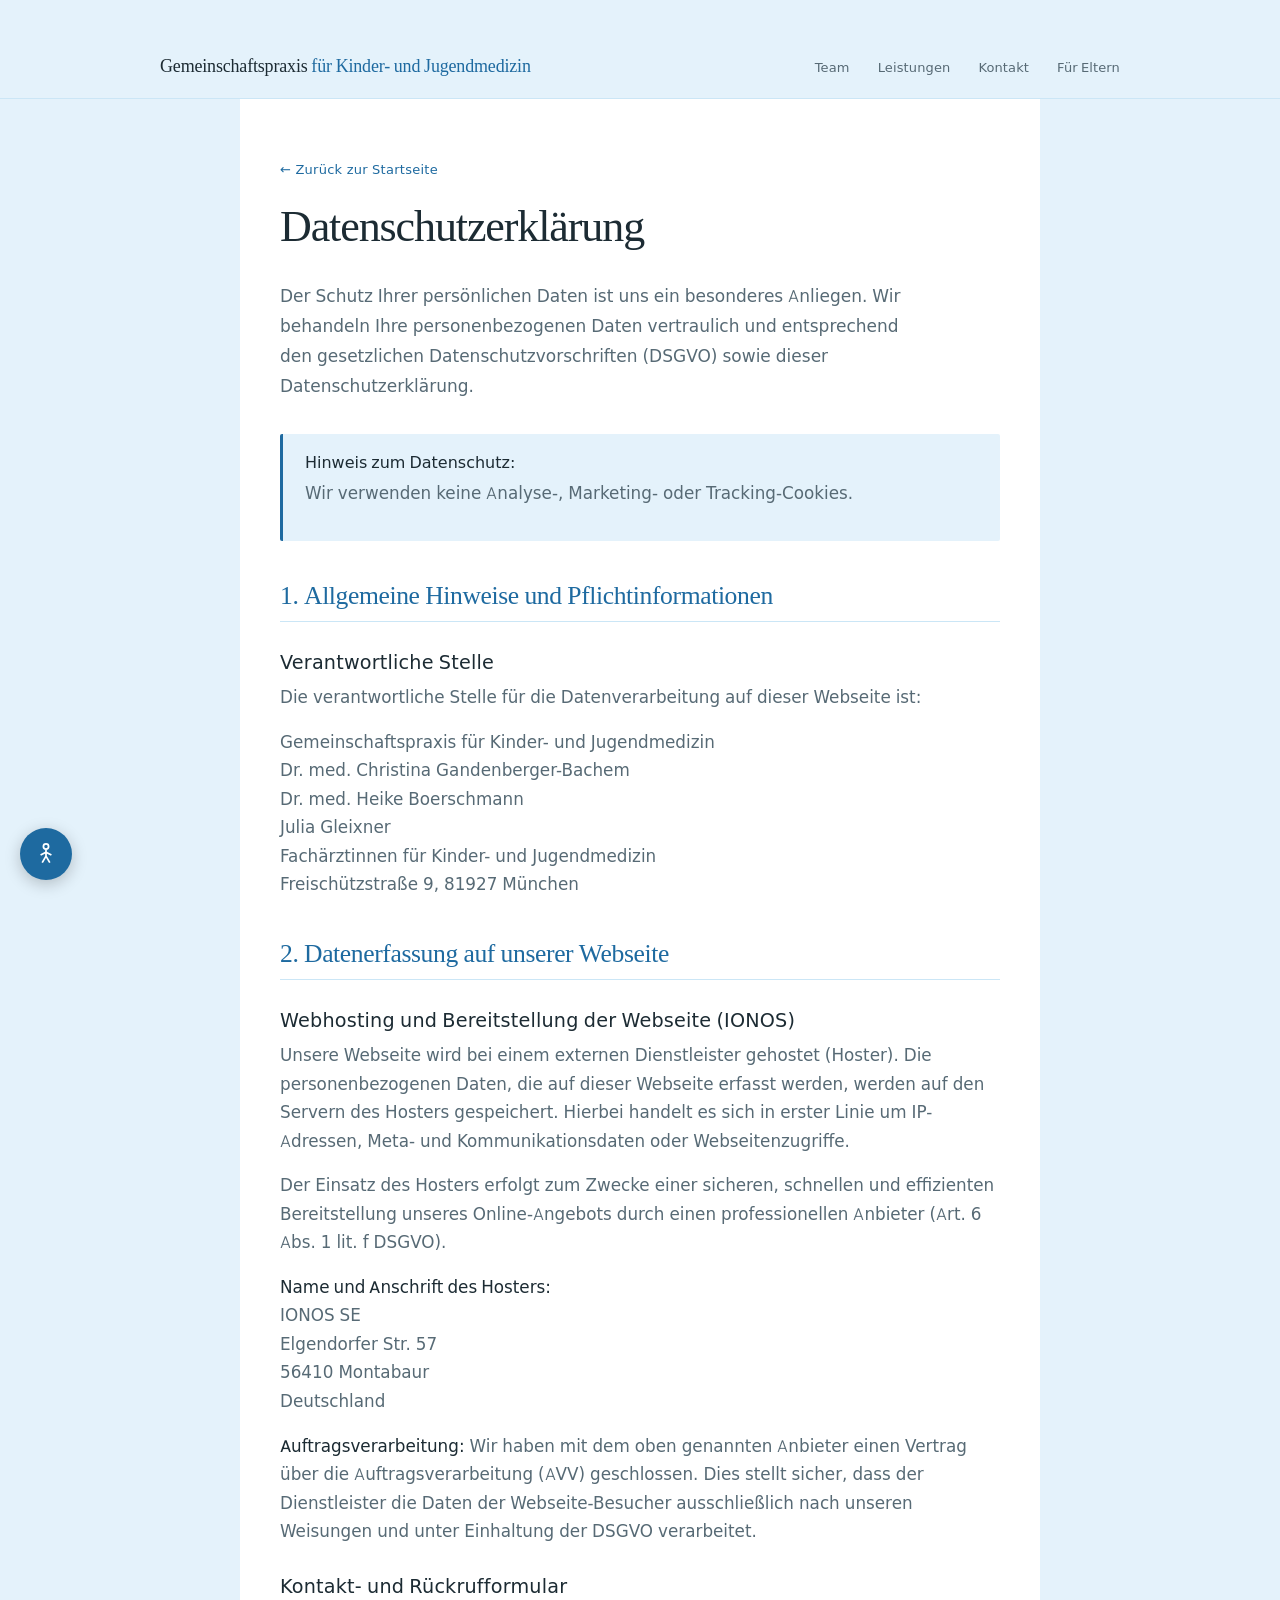
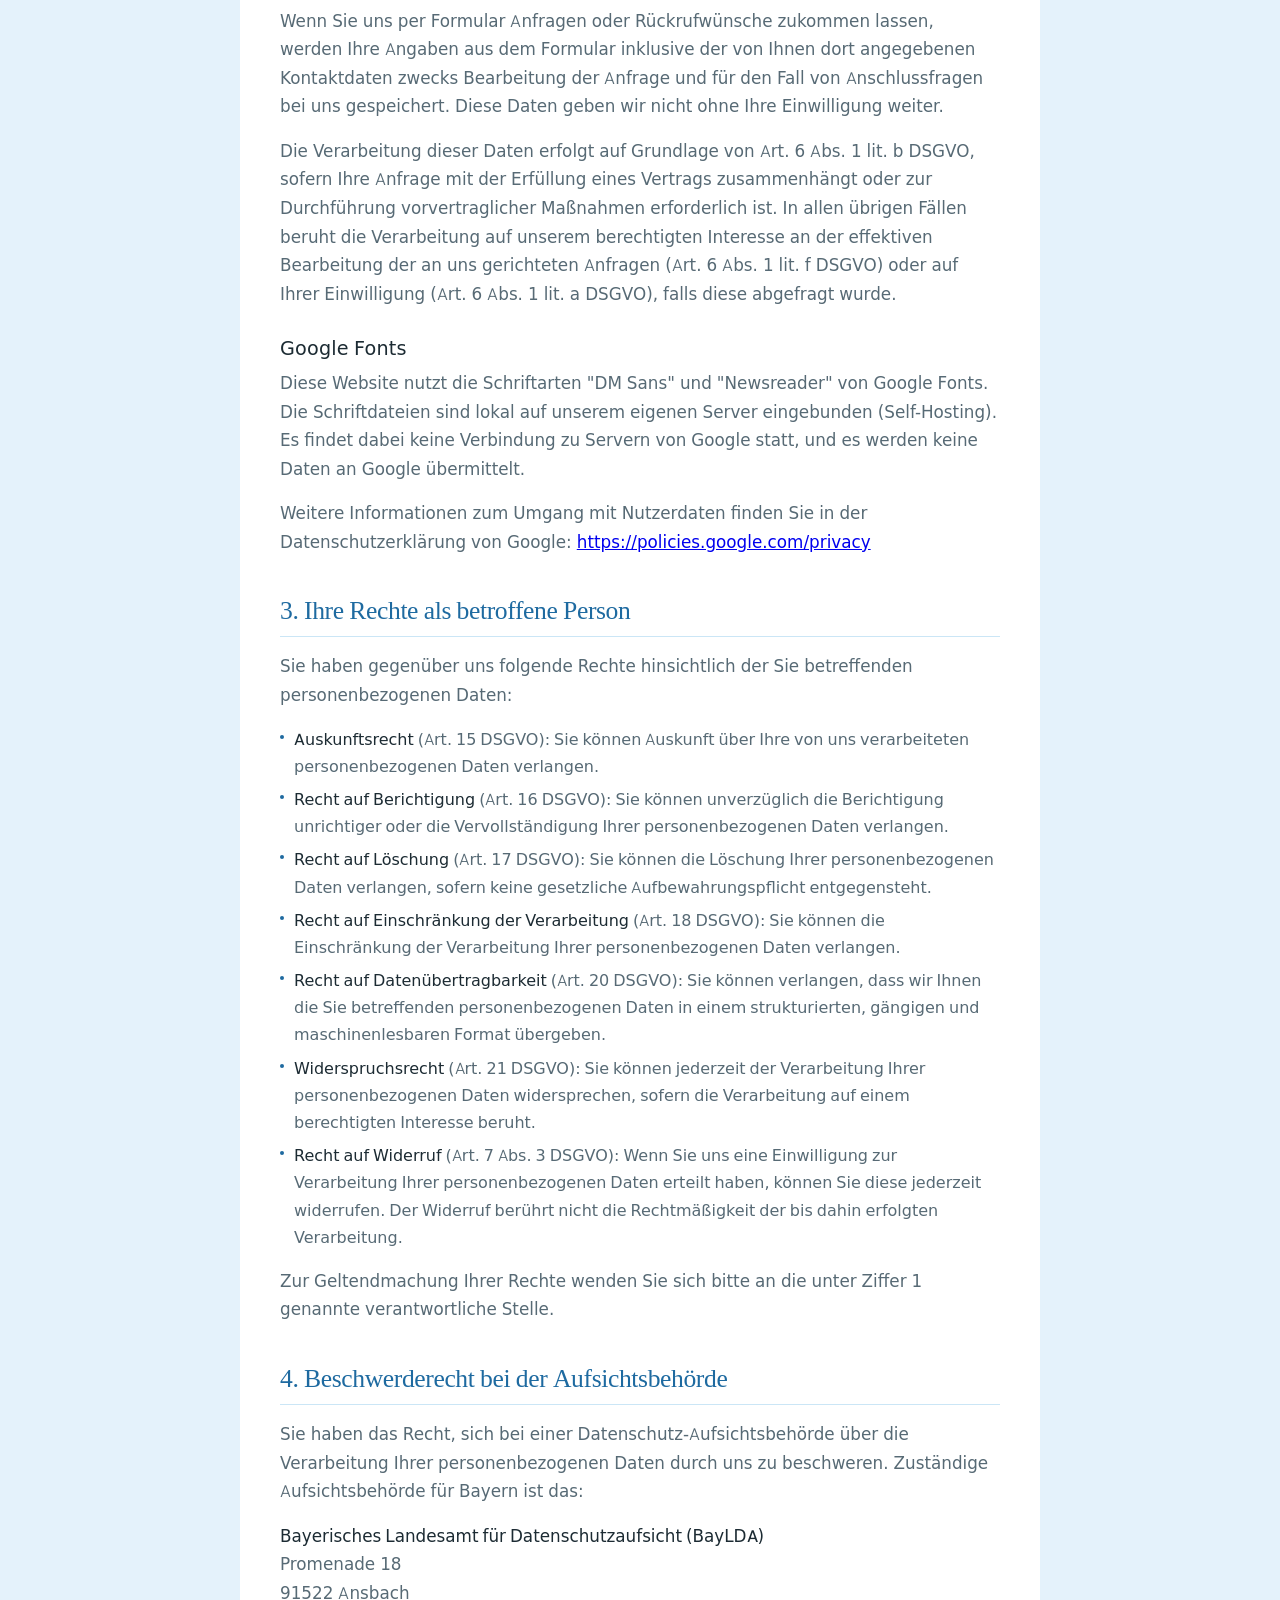
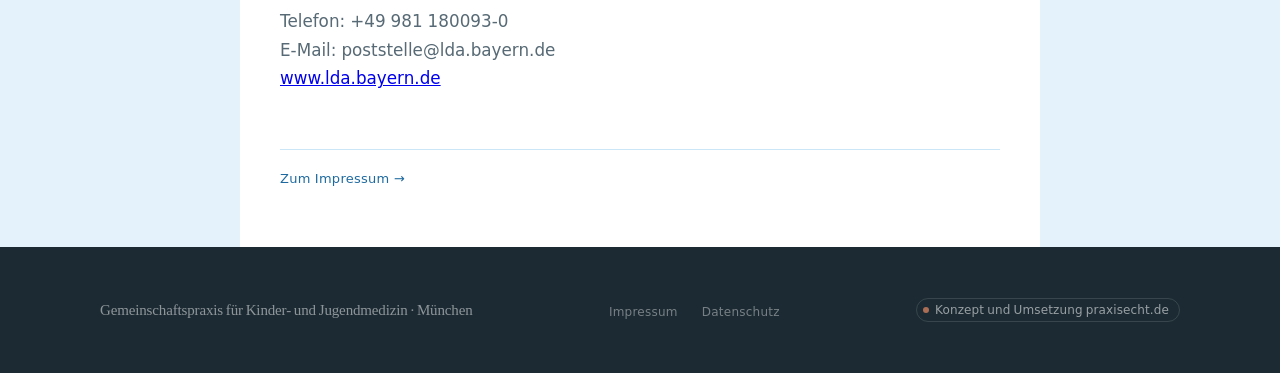
==== commit 0d9337e8: "Farben auf Blau umgestellt" ====
--- a/datenschutz.html
+++ b/datenschutz.html
@@ -94,20 +94,20 @@
 *,*::before,*::after{box-sizing:border-box;margin:0;padding:0}
 [hidden]{display:none!important}
 html{scroll-behavior:smooth;overflow-x:hidden}
-body{overflow-x:hidden;font-family:'DM Sans',system-ui,sans-serif;font-weight:300;background:#FAF7F2;color:#1C2B33;-webkit-font-smoothing:antialiased}
+body{overflow-x:hidden;font-family:'DM Sans',system-ui,sans-serif;font-weight:300;background:#E4F2FB;color:#1C2B33;-webkit-font-smoothing:antialiased}
 :root{
-  --bg:#FAF7F2;
+  --bg:#E4F2FB;
   --ink:#1C2B33;
   --ink2:#576A75;
-  --acc:#1B485A;
-  --acc-lt:#EFF5F7;
-  --rule:#E8E1D7;
+  --acc:#1E6AA0;
+  --acc-lt:#E4F2FB;
+  --rule:#CBE6F6;
   --white:#FFFFFF;
   --max:1080px;
   --pad:clamp(22px,5vw,60px);
   --head:'Newsreader',Georgia,serif;
 }
-.nav{position:fixed;top:0;left:0;right:0;z-index:999;background:rgba(250,247,242,.95);box-shadow:0 1px 0 var(--rule)}
+.nav{position:fixed;top:0;left:0;right:0;z-index:999;background:rgba(228,242,251,.95);box-shadow:0 1px 0 var(--rule)}
 .nav-inner{max-width:var(--max);margin:0 auto;padding:0 var(--pad);display:flex;align-items:center;justify-content:space-between;height:64px}
 .nav-logo{font-family:var(--head);font-size:18px;font-weight:400;color:var(--ink);text-decoration:none;letter-spacing:-0.01em}
 .nav-logo span{color:var(--acc)}
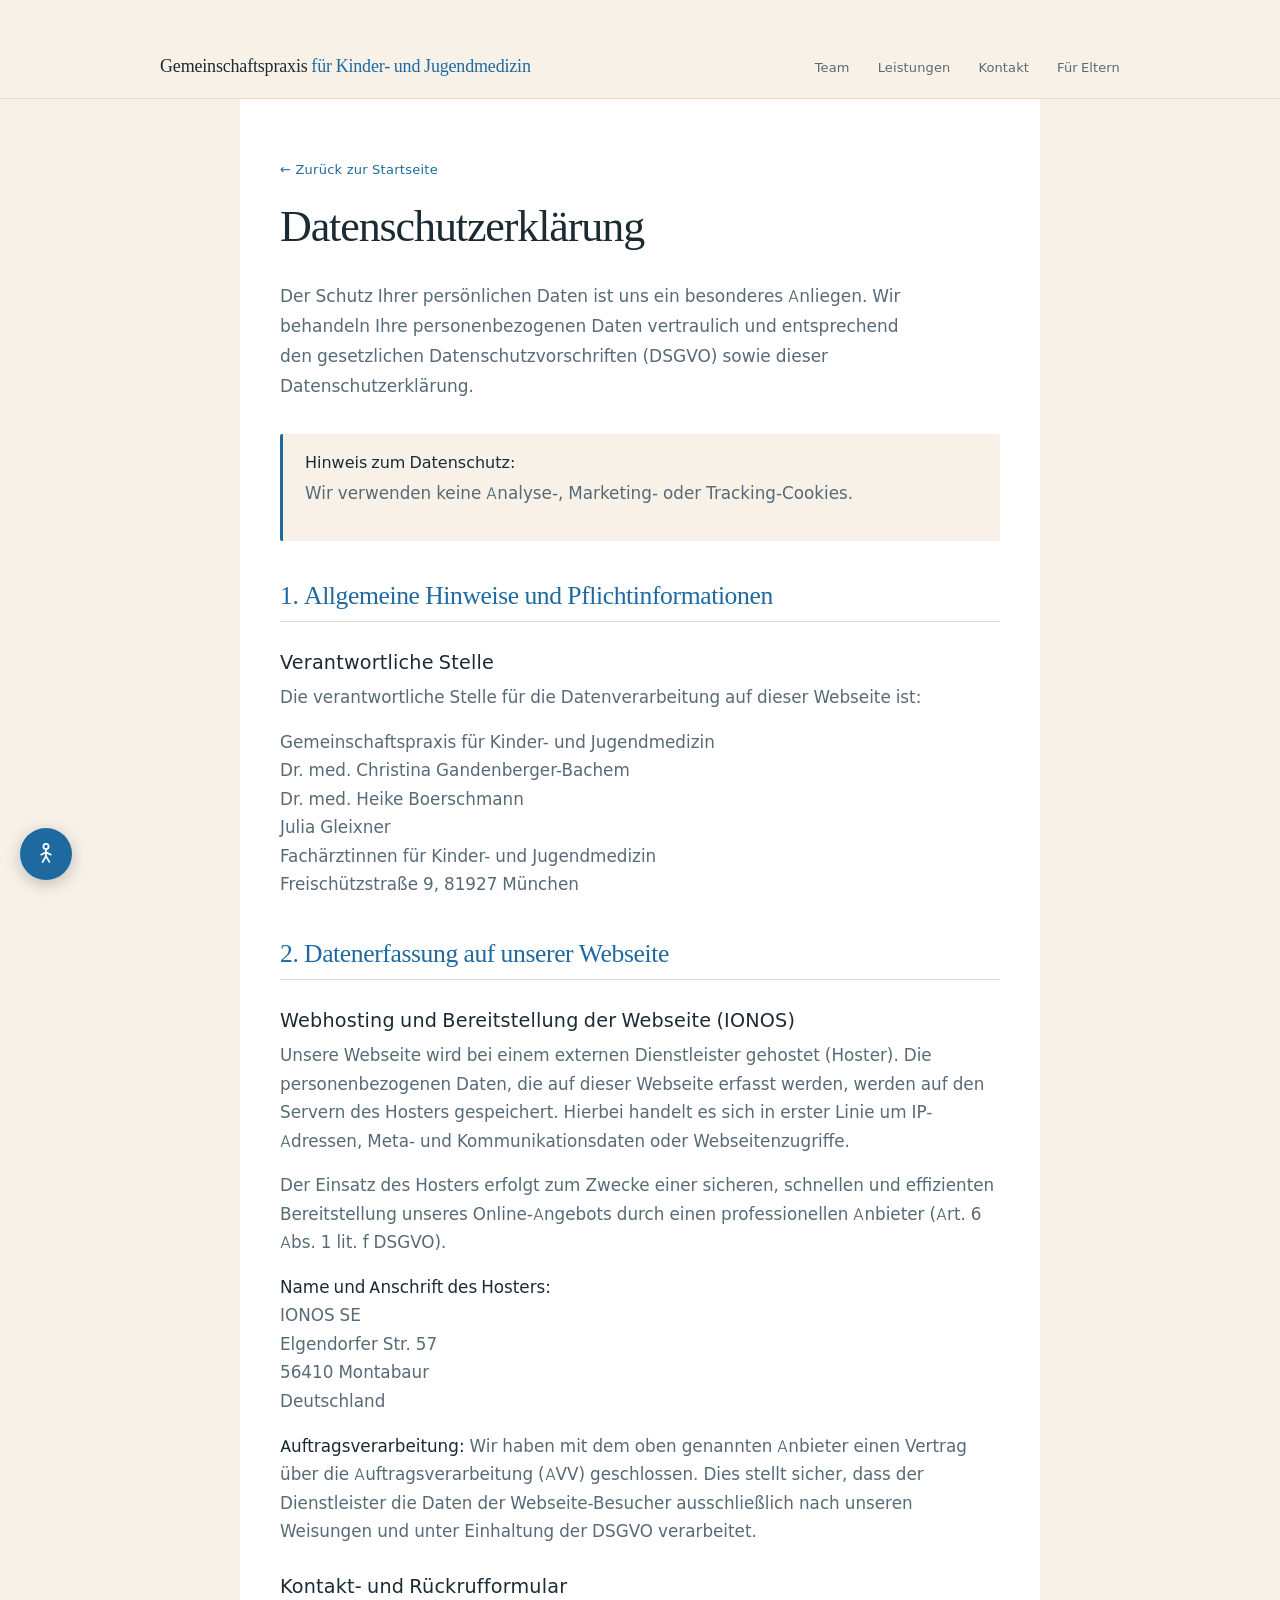
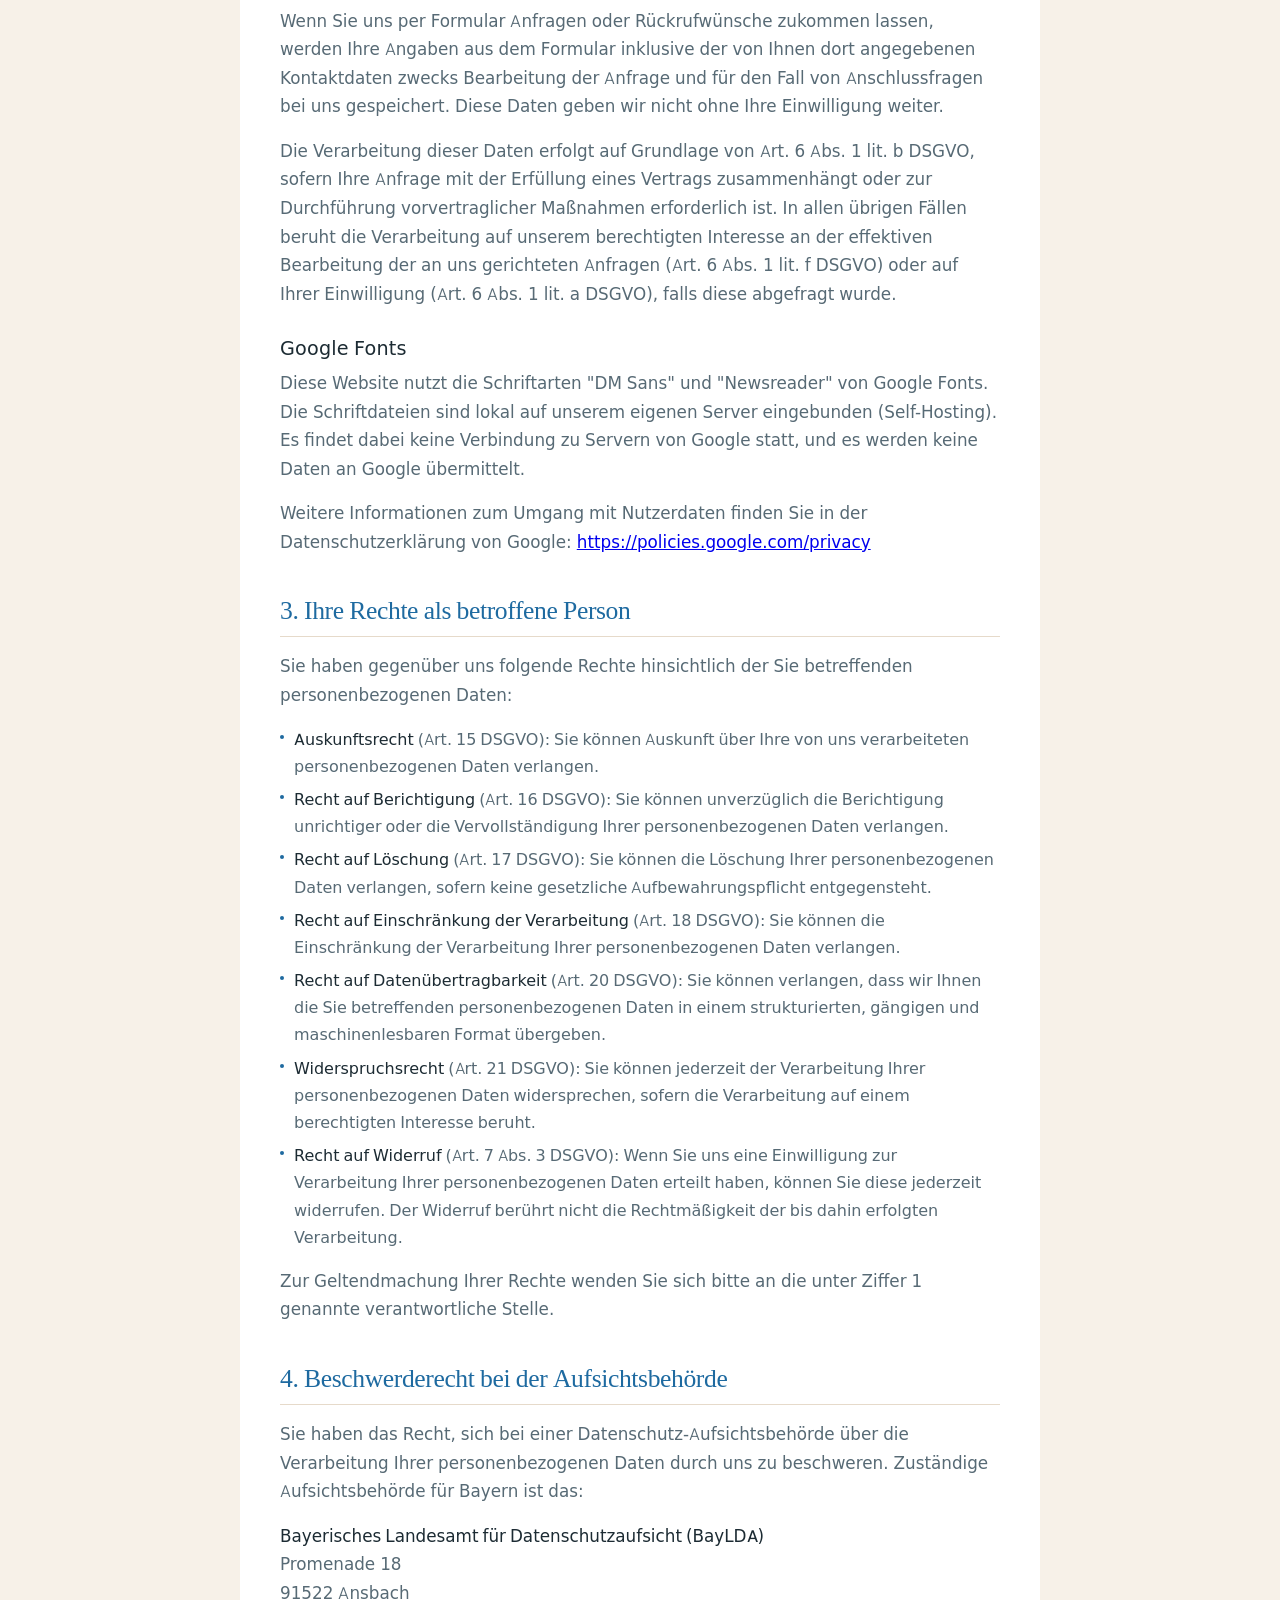
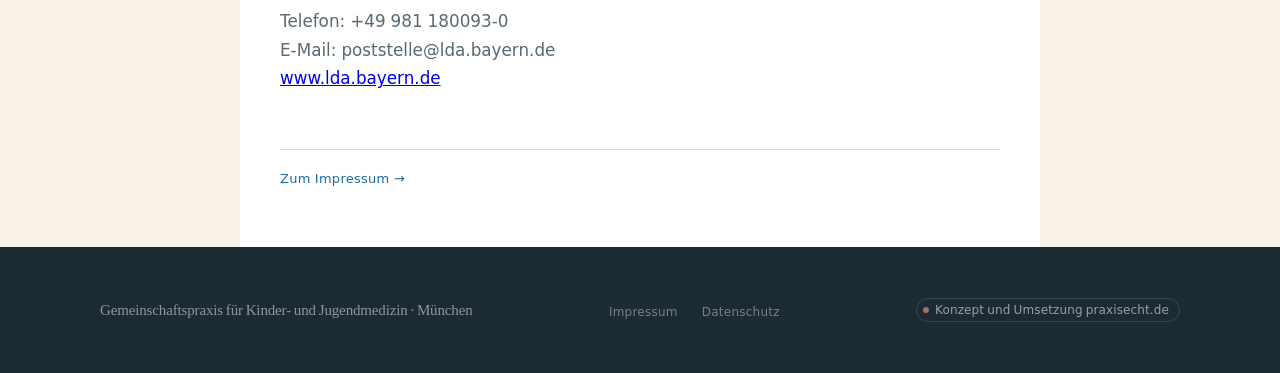
==== commit 12752ca2: "Farben freundlicher abgestimmt" ====
--- a/datenschutz.html
+++ b/datenschutz.html
@@ -94,20 +94,20 @@
 *,*::before,*::after{box-sizing:border-box;margin:0;padding:0}
 [hidden]{display:none!important}
 html{scroll-behavior:smooth;overflow-x:hidden}
-body{overflow-x:hidden;font-family:'DM Sans',system-ui,sans-serif;font-weight:300;background:#E4F2FB;color:#1C2B33;-webkit-font-smoothing:antialiased}
+body{overflow-x:hidden;font-family:'DM Sans',system-ui,sans-serif;font-weight:300;background:#F7F1E8;color:#1C2B33;-webkit-font-smoothing:antialiased}
 :root{
-  --bg:#E4F2FB;
+  --bg:#F7F1E8;
   --ink:#1C2B33;
   --ink2:#576A75;
   --acc:#1E6AA0;
-  --acc-lt:#E4F2FB;
-  --rule:#CBE6F6;
+  --acc-lt:#F7F1E8;
+  --rule:#E6DACA;
   --white:#FFFFFF;
   --max:1080px;
   --pad:clamp(22px,5vw,60px);
   --head:'Newsreader',Georgia,serif;
 }
-.nav{position:fixed;top:0;left:0;right:0;z-index:999;background:rgba(228,242,251,.95);box-shadow:0 1px 0 var(--rule)}
+.nav{position:fixed;top:0;left:0;right:0;z-index:999;background:rgba(247,241,232,.95);box-shadow:0 1px 0 var(--rule)}
 .nav-inner{max-width:var(--max);margin:0 auto;padding:0 var(--pad);display:flex;align-items:center;justify-content:space-between;height:64px}
 .nav-logo{font-family:var(--head);font-size:18px;font-weight:400;color:var(--ink);text-decoration:none;letter-spacing:-0.01em}
 .nav-logo span{color:var(--acc)}
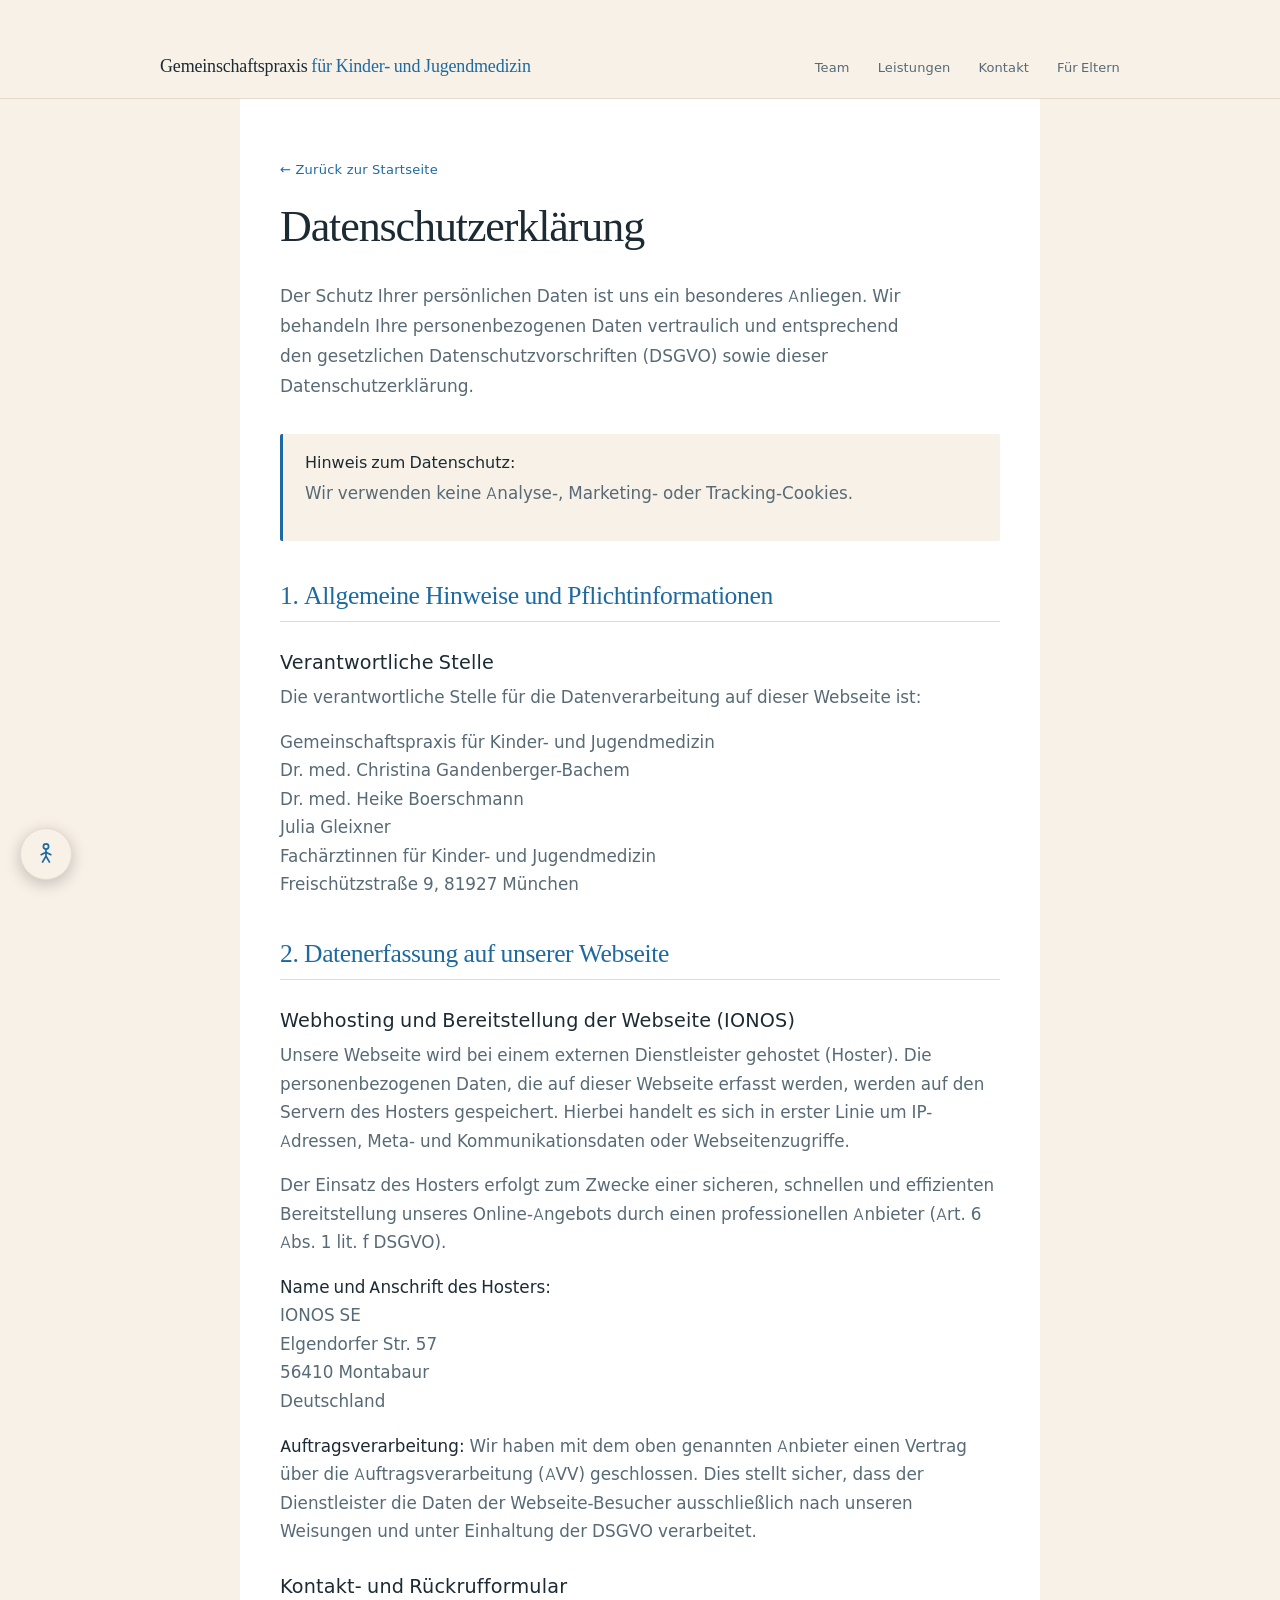
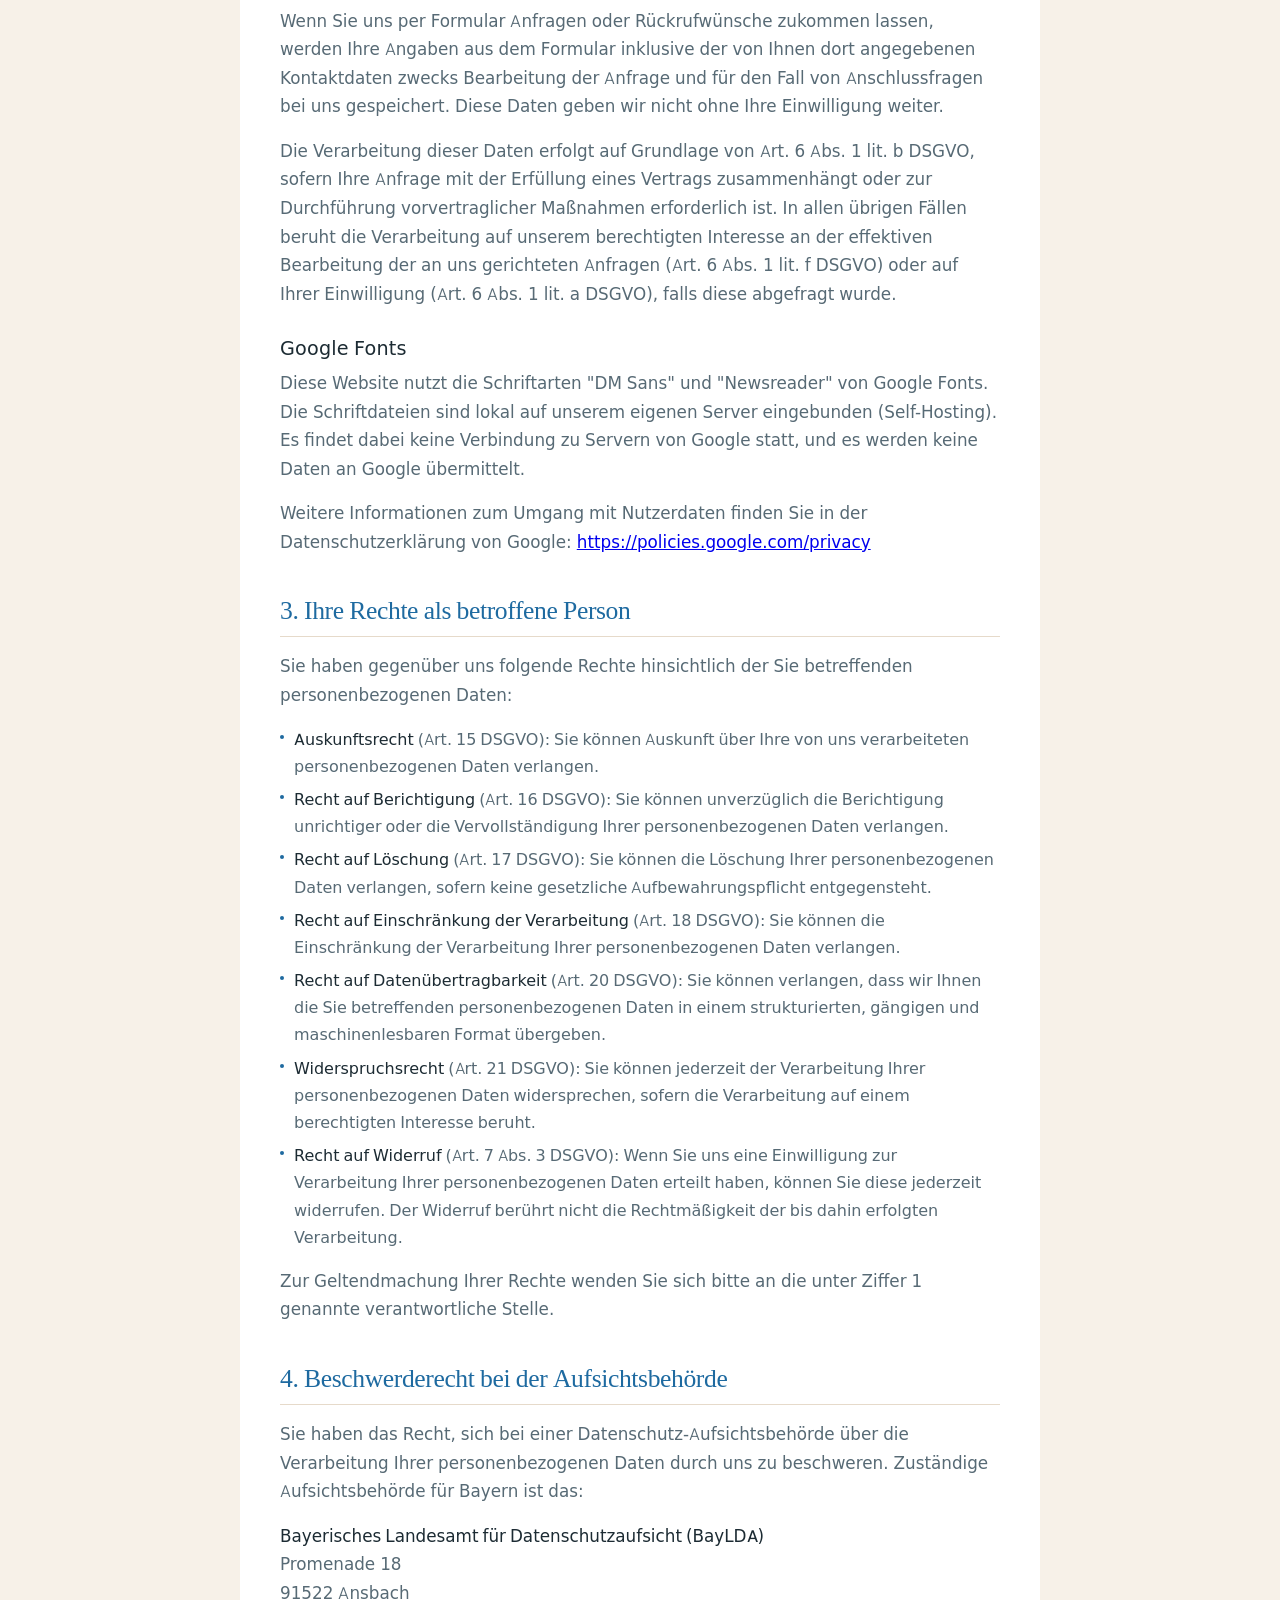
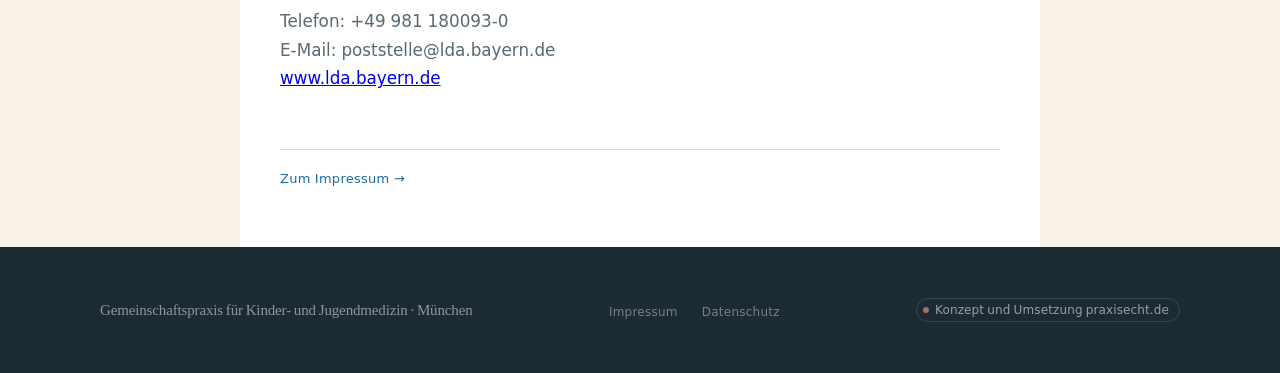
==== commit d4085e3a: "Barriere-Skript neu laden" ====
--- a/datenschutz.html
+++ b/datenschutz.html
@@ -450,6 +450,6 @@
   if(document.readyState==='loading'){document.addEventListener('DOMContentLoaded',schutz);}else{schutz();}
 })();
 </script>
-<script src="barrierefreiheit.js" defer></script>
+<script src="barrierefreiheit.js?v=3" defer></script>
 </body>
 </html>
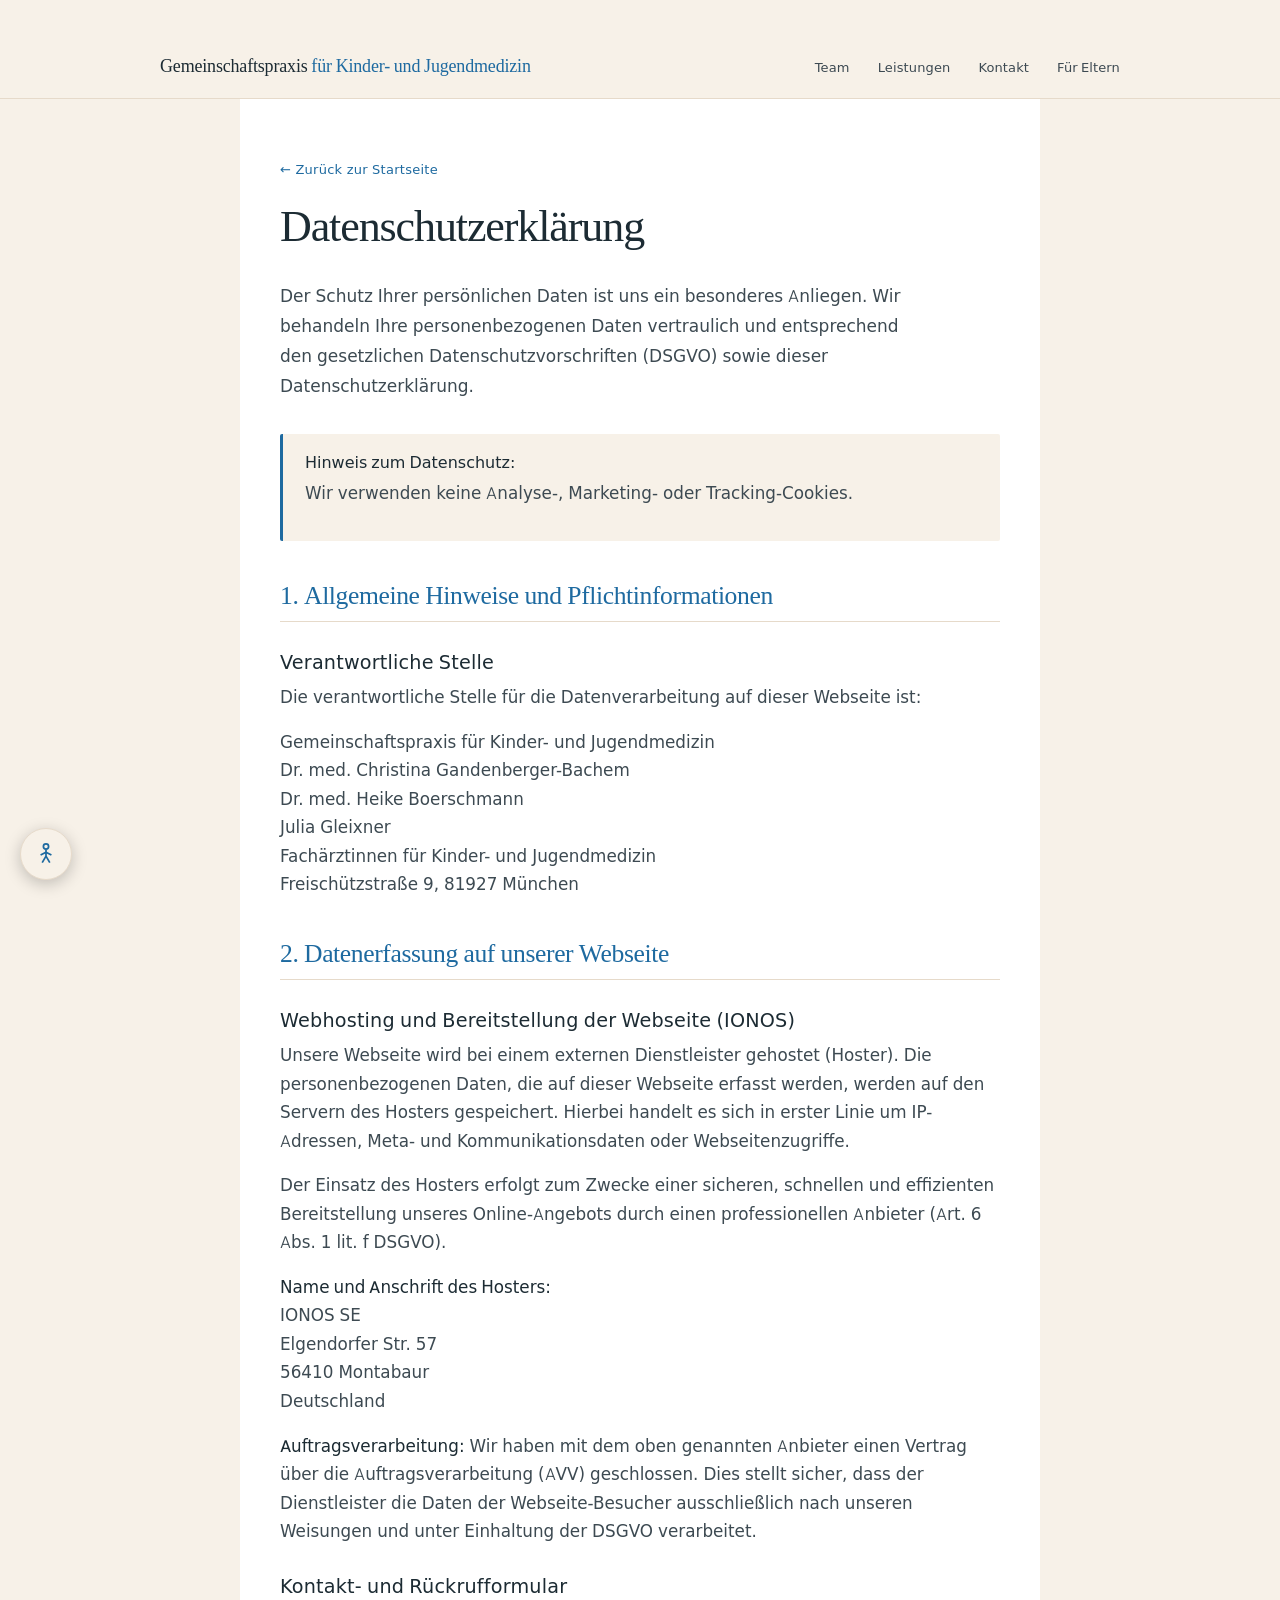
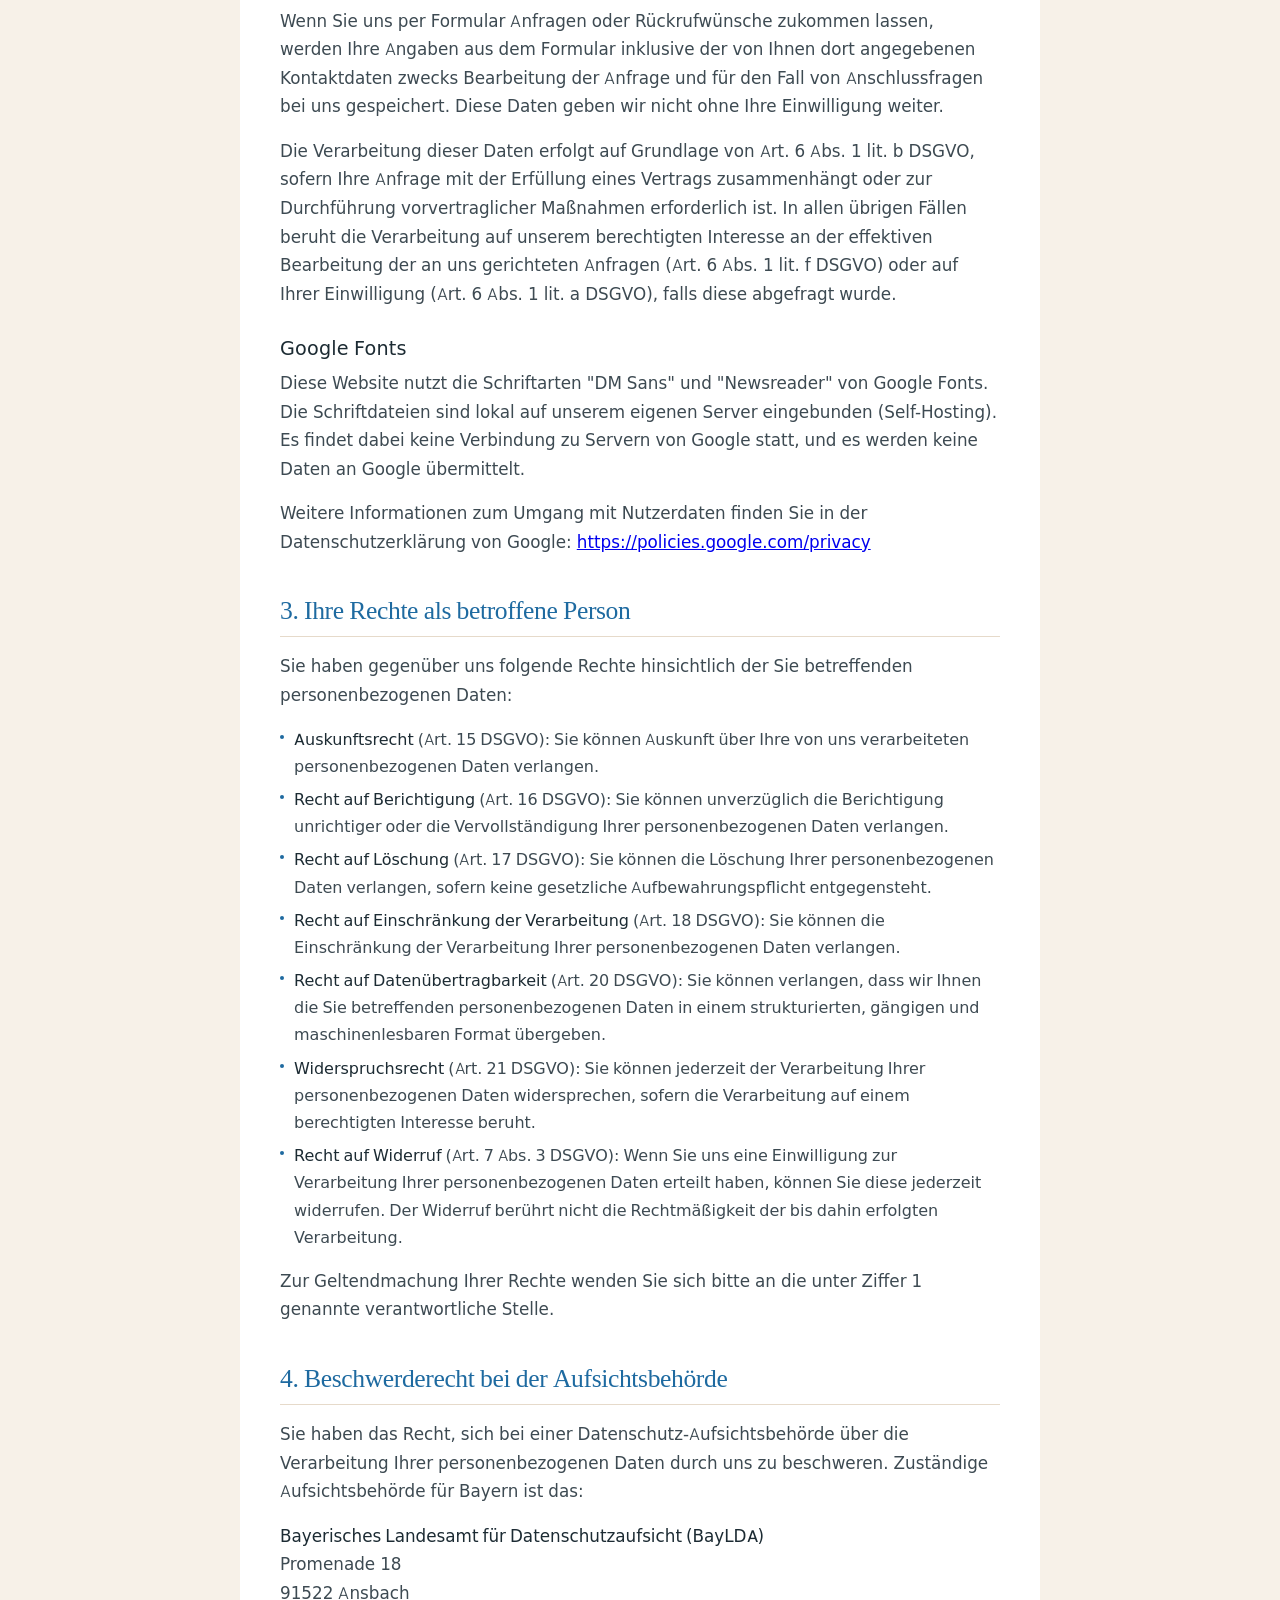
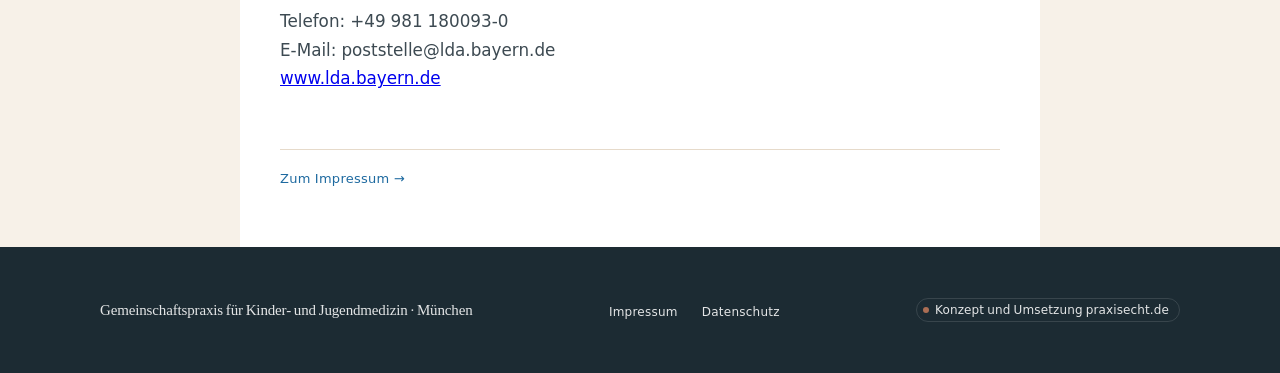
==== commit 93314855: "Kontrast Unterseiten verbessert" ====
--- a/datenschutz.html
+++ b/datenschutz.html
@@ -73,7 +73,7 @@
     margin-right:auto;
   }
 }
-.footer-pe{display:inline-flex;align-items:center;gap:6px;color:rgba(255,255,255,0.55);text-decoration:none;font-size:12px;letter-spacing:0.01em;border:0.5px solid rgba(255,255,255,0.12);border-radius:20px;padding:3px 10px 3px 6px;transition:border-color .2s,color .2s}.footer-pe:hover{border-color:rgba(255,255,255,0.3);color:rgba(255,255,255,0.85)!important}.footer-pe-dot{width:6px;height:6px;border-radius:50%;background:#c47a5a;flex-shrink:0;opacity:0.85}
+.footer-pe{display:inline-flex;align-items:center;gap:6px;color:rgba(255,255,255,.88);text-decoration:none;font-size:12px;letter-spacing:0.01em;border:0.5px solid rgba(255,255,255,0.12);border-radius:20px;padding:3px 10px 3px 6px;transition:border-color .2s,color .2s}.footer-pe:hover{border-color:rgba(255,255,255,0.3);color:rgba(255,255,255,0.85)!important}.footer-pe-dot{width:6px;height:6px;border-radius:50%;background:#c47a5a;flex-shrink:0;opacity:0.85}
 
     @media(max-width:767px){
       .footer-i{gap:10px}
@@ -98,7 +98,7 @@
 :root{
   --bg:#F7F1E8;
   --ink:#1C2B33;
-  --ink2:#576A75;
+  --ink2:#3D4A52;
   --acc:#1E6AA0;
   --acc-lt:#F7F1E8;
   --rule:#E6DACA;
@@ -143,9 +143,9 @@
 .ds-back:hover{text-decoration:underline}
 footer{background:var(--ink);padding:clamp(32px,4vw,52px) var(--pad)}
 .footer-i{max-width:var(--max);margin:0 auto;display:flex;align-items:center;justify-content:space-between;gap:24px;flex-wrap:wrap}
-.footer-logo{font-family:var(--head);font-size:15px;font-weight:300;color:rgba(255,255,255,0.5);letter-spacing:-0.01em}
+.footer-logo{font-family:var(--head);font-size:15px;font-weight:300;color:rgba(255,255,255,.88);letter-spacing:-0.01em}
 .footer-links{display:flex;gap:24px;list-style:none}
-.footer-links a{font-size:12px;color:rgba(255,255,255,0.4);text-decoration:none;letter-spacing:0.02em;transition:color 0.2s}
+.footer-links a{font-size:12px;color:rgba(255,255,255,.88);text-decoration:none;letter-spacing:0.02em;transition:color 0.2s}
 .footer-links a:hover{color:rgba(255,255,255,0.7)}
 .footer-copy{font-size:11px;color:rgba(255,255,255,0.25);letter-spacing:0.02em}
 @media(max-width:1023px){.nav-links{display:none}.burger{display:flex}}
